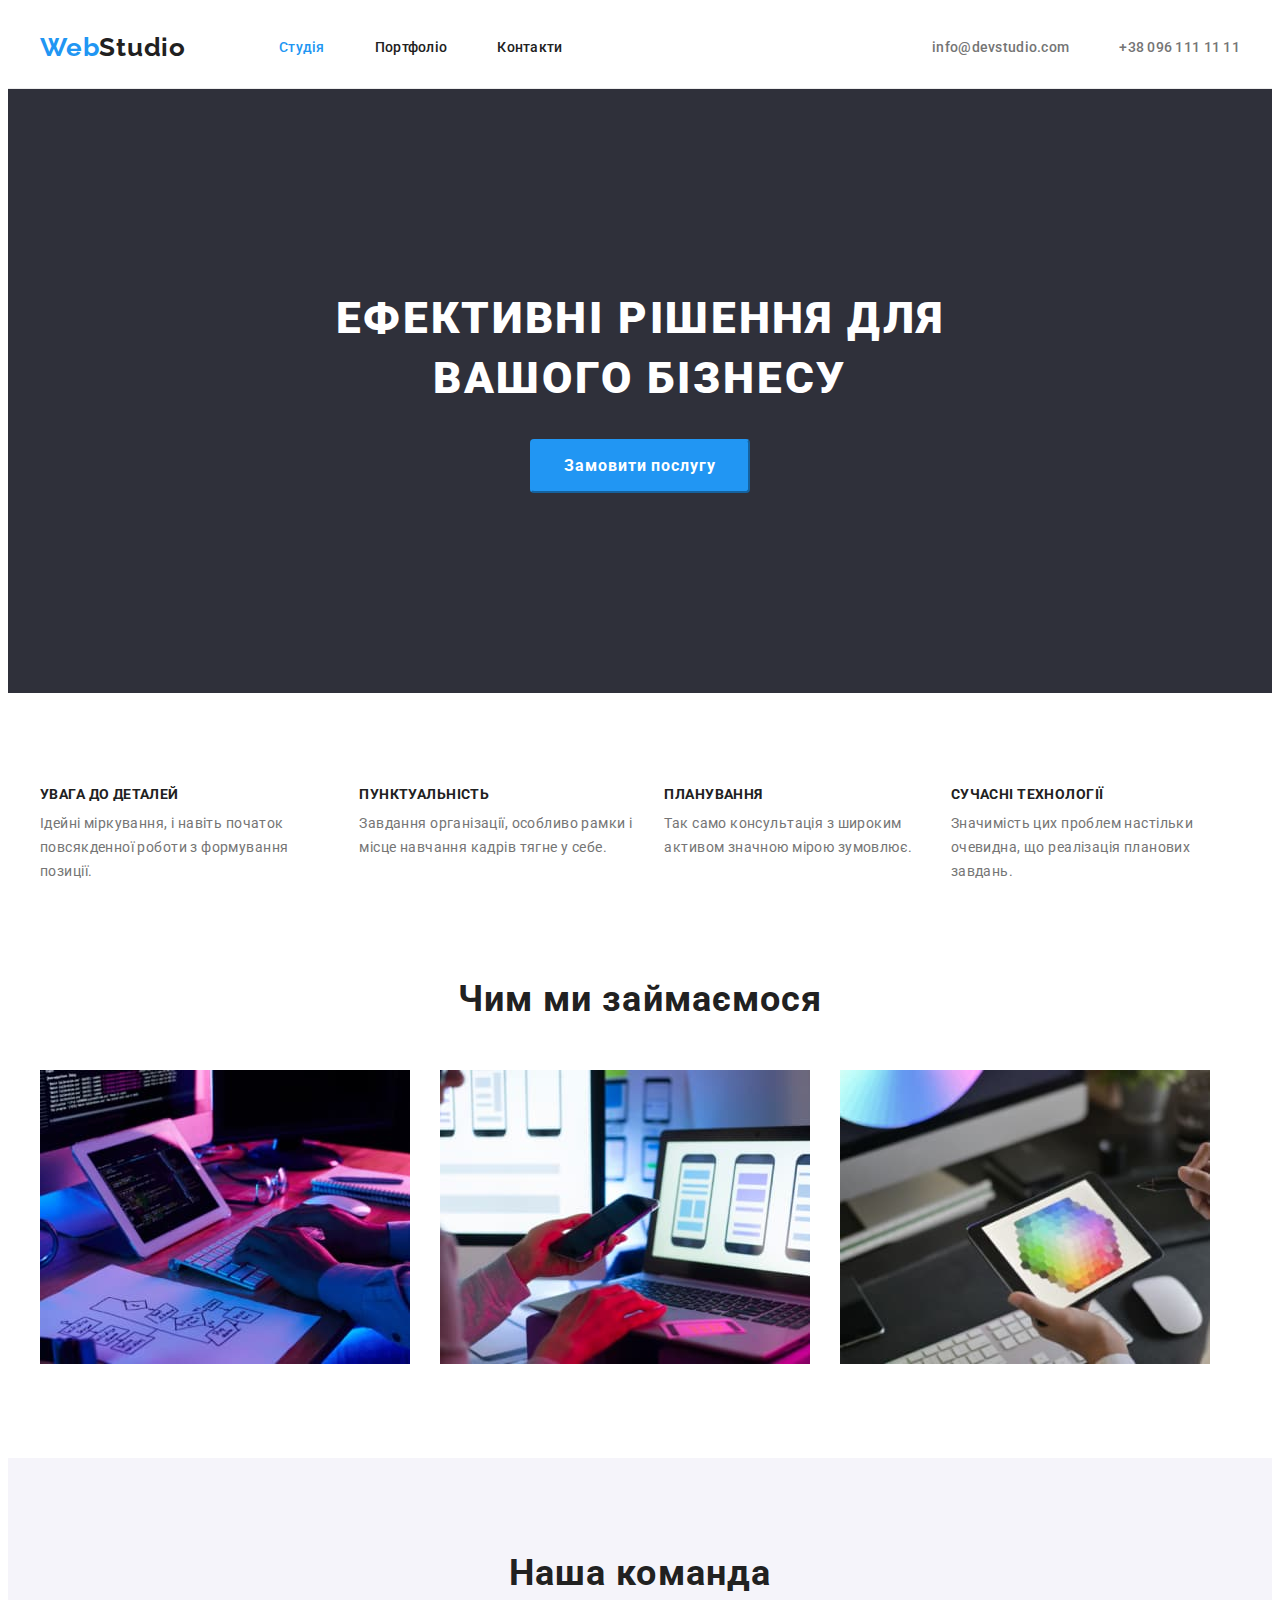
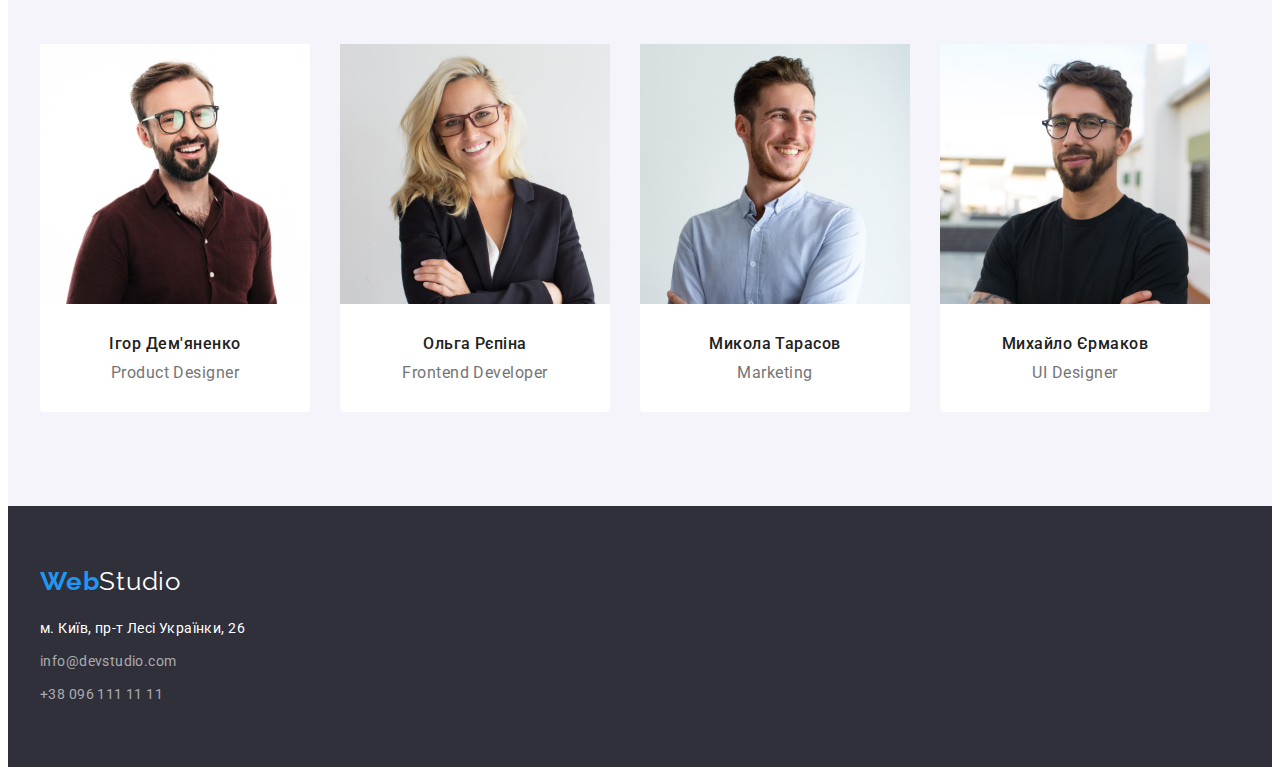
==== index.html @ 0848afb4 "clone repository" ====
<!DOCTYPE html>
<html lang="uk">

<head>
  <meta charset="UTF-8" />
  <meta http-equiv="X-UA-Compatible" content="IE=edge" />
  <meta name="viewport" content="width=device-width, initial-scale=1.0" />
  <link rel="preconnect" href="https://fonts.googleapis.com" />
  <link rel="preconnect" href="https://fonts.gstatic.com" crossorigin />
  <link href="https://fonts.googleapis.com/css2?family=Raleway:wght@700&family=Roboto:wght@400;500;700;900&display=swap"
    rel="stylesheet" />
  <link rel="stylesheet" href="https://cdnjs.cloudflare.com/ajax/libs/modern-normalize/1.1.0/modern-normalize.min.css"
    integrity="sha512-wpPYUAdjBVSE4KJnH1VR1HeZfpl1ub8YT/NKx4PuQ5NmX2tKuGu6U/JRp5y+Y8XG2tV+wKQpNHVUX03MfMFn9Q=="
    crossorigin="anonymous" referrerpolicy="no-referrer" />
  <link rel="stylesheet" href="./css/styles.css" />
  <title>Студія</title>
</head>

<body>
  <!-- Верхня лінія -->
  <header class="header">
    <div class="header-section container">
      <nav class="nav-header">
        <a lang="en" class="header-logo link" href="./index.html"><span class="logo">Web</span>Studio</a>
        <ul class="nav-list list">
          <li class="item"><a class="nav-link link current" href="./index.html">Студія</a></li>
          <li class="item"><a class="nav-link link" href="./portfolio.html">Портфоліо</a></li>
          <li class="item"><a class="nav-link link" href="">Контакти</a></li>
        </ul>
      </nav>
      <ul class="header-address list">
        <li class="item"><a class="address link" href="mailto:info@devstudio.com">info@devstudio.com</a></li>
        <li class="item"><a class="address link" href="tel:+380961111111">+38 096 111 11 11</a></li>
      </ul>
    </div>
  </header>

  <!-- Індивідуальна інформація сторінки -->
  <main>
    <!-- ШАПКА -->
    <section class="hero section">
      <div class="container">
        <h1 class="hero-title">ЕФЕКТИВНІ РІШЕННЯ ДЛЯ <br> ВАШОГО БІЗНЕСУ</h1>
        <button class="hero-button" type="button">Замовити послугу</button>
      </div>
    </section>

    <!-- Особливості -->
    <section class="features section">
      <div class="container">
        <h2 class="visually-hidden title">Особливості</h2>
        <ul class="features-list list">
          <li class="item">
            <h3 class="list-title">УВАГА ДО ДЕТАЛЕЙ</h3>
            <p class="list-text">
              Ідейні міркування, і навіть початок повсякденної роботи з формування позиції.
            </p>
          </li>
          <li class="item">
            <h3 class="list-title">ПУНКТУАЛЬНІСТЬ</h3>
            <p class="list-text">
              Завдання організації, особливо рамки і місце навчання кадрів тягне у себе.
            </p>
          </li>
          <li class="item">
            <h3 class="list-title">ПЛАНУВАННЯ</h3>
            <p class="list-text">Так само консультація з широким активом значною мірою зумовлює.</p>
          </li>
          <li class="item">
            <h3 class="list-title">СУЧАСНІ ТЕХНОЛОГІЇ</h3>
            <p class="list-text">
              Значимість цих проблем настільки очевидна, що реалізація планових завдань.
            </p>
          </li>
        </ul>
      </div>
    </section>

    <!-- Чим ми займаємося -->
    <section class="section">
      <div class="container">
        <h2 class="title">Чим ми займаємося</h2>
        <ul class="work-list list">
          <li class="item"><img src="./images/box1.jpg" alt="Програмування" width="370" /></li>
          <li class="item"><img src="./images/box2.jpg" alt="Адаптація під телефон" width="370" /></li>
          <li class="item"><img src="./images/box3.jpg" alt="Дизайн" width="370" /></li>
        </ul>
      </div>
    </section>

    <!-- Наша команда -->
    <section class="team section">
      <div class="container">
        <h2 class="title">Наша команда</h2>
        <ul class="team-list list">
          <li class="item">
            <img src="./images/img1.jpg" alt="Зображений чоловік" width="270" />
            <div class="work-item">
              <h3 class="item-title">Ігор Дем'яненко</h3>
              <p class="item-text">Product Designer</p>
            </div>
          </li>
          <li class="item">
            <img src="./images/img2.jpg" alt="Зображена жінка" width="270" />
            <div class="work-item">
              <h3 class="item-title">Ольга Рєпіна</h3>
              <p class="item-text">Frontend Developer</p>
            </div>
          </li>
          <li class="item">
            <img src="./images/img3.jpg" alt="Зображений чоловік" width="270" />
            <div class="work-item">
              <h3 class="item-title">Микола Тарасов</h3>
              <p class="item-text">Marketing</p>
            </div>
          </li>
          <li class="item">
            <img src="./images/img4.jpg" alt="Зображений чоловік" width="270" />
            <div class="work-item">
              <h3 class="item-title">Михайло Єрмаков</h3>
              <p class="item-text">UI Designer</p>
            </div>
          </li>
        </ul>
      </div>
    </section>
  </main>

  <!-- Підвал -->
  <footer class="footer">
    <div class="container">
      <a lang="en" class="footer-logo link" href="./index.html"><span class="logo">Web</span>Studio</a>
      <address>
        <ul class="footer-list list">
          <li class="item">
            <a class="address link" href="https://goo.gl/maps/CPtrU1FHBa2aNyZL9" target="_blank"
              rel="noopener noreferrer nofollow">м. Київ, пр-т Лесі Українки, 26</a>
          </li>
          <li class="item">
            <a class="contact-link link" href="mailto:info@devstudio.com">info@devstudio.com</a>
          </li>
          <li class="item"><a class="contact-link link" href="tel:+380961111111">+38 096 111 11 11</a></li>
        </ul>
      </address>
    </div>
  </footer>
</body>

</html>
---- css/styles.css ----
:root {
  --primary-background-color: #ffffff;
  --secondary-background-color: #2f303a;
  --tertiary-background-color: #f5f4fa;

  --primary-text-color: #212121;
  --secondary-text-color: #757575;

  --accent-background-color: #2196f3;
  --accent-text-color: #2196f3;

  --white-color: #ffffff
}

body {
  font-family: 'Roboto', sans-serif;
  background-color: var(--primary-background-color);
  color: var(--primary-text-color);
}

h1,
h2,
h3,
ul,
p {
  margin: 0;
  padding: 0;
}

img {
  display: block;
  max-width: 100%;
  height: auto;
}

.container {
  width: 1200px;
  padding: 0 15px;
  margin: 0 auto;
}

.section {
  padding: 94px 0;
}

.link {
  text-decoration: none;
}

.list {
  list-style-type: none;
}

/* HEADER */
/* Logo */
.header {
  border-bottom: 1px solid #ECECEC;
}

.logo {
  font-family: 'Raleway';
  font-weight: 700;
  font-size: 26px;
  line-height: 1.2;
  letter-spacing: 0.03em;

  color: var(--accent-text-color);
}

.header-logo {
  margin-right: 93px;
  font-family: 'Raleway';
  font-weight: 700;
  font-size: 26px;
  line-height: 1.2;
  letter-spacing: 0.03em;

  color: var(--primary-text-color);
}

/* Nav */
.header-section {
  display: flex;
  align-items: center;
}

.nav-header {
  display: flex;
  align-items: center;
}

.nav-list {
  display: flex;
}

.nav-list .item:not(:last-child) {
  margin-right: 50px;
}


.nav-link {
  display: block;
  padding: 32px 0px;

  font-weight: 500;
  font-size: 14px;
  line-height: 1.14;
  letter-spacing: 0.02em;

  color: var(--primary-text-color);
}

.nav-link:hover,
.nav-link:focus {
  color: var(--accent-text-color);
}

.nav-link.current {
  color: var(--accent-text-color);
}

.header-address {
  display: flex;
  margin-left: auto;
}

.header-address .item:not(:last-child) {
  margin-right: 50px;
}

.header-address .address {
  display: block;
  padding: 32px 0;
  font-weight: 500;
  font-size: 14px;
  line-height: 1.14;
  letter-spacing: 0.02em;

  color: var(--secondary-text-color);
}

.header-address .address:hover,
.header-address .address:focus {
  color: var(--accent-text-color);
}

/* MAIN */
.title {
  margin-bottom: 50px;

  font-size: 36px;
  line-height: 1.17;
  text-align: center;
  letter-spacing: 0.03em;
}

/* Hero selection */
.hero {
  text-align: center;
  background-color: var(--secondary-background-color);
  padding: 200px 0;
}

.hero-title {
  margin-bottom: 30px;

  font-weight: 900;
  font-size: 44px;
  line-height: 1.36;
  letter-spacing: 0.06em;

  color: var(--white-color);
}

.hero-button {
  padding: 10px 32px;
  font-family: 'Roboto';
  font-weight: 700;
  font-size: 16px;
  line-height: 1.87;
  align-items: center;
  letter-spacing: 0.06em;

  background-color: var(--accent-background-color);
  color: var(--white-color);

  cursor: pointer;
  border-radius: 4px;
  border-color: var(--accent-background-color);

}

/* Features */
.features {
  padding-bottom: 0px;
}

.list-title {
  margin-bottom: 10px;

  font-size: 14px;
  line-height: 1.14;
  letter-spacing: 0.03em;

  color: var(--primary-text-color);
}

.visually-hidden {
  position: absolute;
  white-space: nowrap;
  width: 1px;
  height: 1px;
  overflow: hidden;
  border: 0;
  padding: 0;
  clip: rect(0 0 0 0);
  clip-path: inset(50%);
  margin: -1px;
}

.features-list {
  display: flex;
}

.features-list .item:not(:last-child) {
  margin-right: 30px;
}

.list-text {
  font-size: 14px;
  line-height: 1.7;
  letter-spacing: 0.03em;

  color: var(--secondary-text-color);
}

/* Work */
.work-list {
  display: flex;
}

.work-list .item:not(:last-child) {
  margin-right: 30px;
}

/* Team */
.team {
  background-color: var(--tertiary-background-color);
}

.team-list {
  display: flex;
}

.team-list .item:not(:last-child) {
  margin-right: 30px;
}

.team-list .item {
  background-color: var(--primary-background-color);
  border-radius: 0px 0px 4px 4px;
}

.work-item {
  padding: 30px;
}

.item-title {
  margin-bottom: 10px;

  font-weight: 500;
  font-size: 16px;
  line-height: 1.19;
  text-align: center;
  letter-spacing: 0.03em;

  color: var(--primary-text-color);
}

.item-text {
  font-size: 16px;
  line-height: 1.19;
  text-align: center;
  letter-spacing: 0.03em;

  color: var(--secondary-text-color);
}

/* FOOTER */
.footer {
  padding: 60px 0px;
  background-color: var(--secondary-background-color);
}

/* Logo */
.footer-logo {
  display: block;
  margin-bottom: 20px;

  font-family: 'Raleway';
  font-size: 26px;
  line-height: 1.2;
  letter-spacing: 0.03em;

  color: var(--white-color);
}

/* Address */

.address {
  display: block;
  font-style: normal;
  font-size: 14px;
  line-height: 1.7;
  letter-spacing: 0.03em;

  color: var(--white-color);
}

.footer-list .item:not(:last-child) {
  margin-bottom: 9px;
}

.contact-link {
  display: block;
  font-family: 'Roboto';
  font-style: normal;
  font-weight: 400;
  font-size: 14px;
  line-height: 1.7;
  letter-spacing: 0.03em;

  color: rgba(255, 255, 255, 0.6);
}

.contact-link:hover,
.contact-link:focus {
  font-style: normal;
  font-size: 14px;
  line-height: 1.7;
  letter-spacing: 0.03em;

  color: var(--accent-text-color);
}

/* PORTFOLIO-PAGE */
.portfolio-page {
  background-color: #ffffff;
}

.protfolio-filter {
  display: flex;
  justify-content: center;
  margin-bottom: 50px;
}

.protfolio-filter .item-button:not(:last-child) {
  margin-right: 8px;
}


/* portf-btn */

.portfolio-btn {
  padding: 6px 22px;
  font-family: 'Roboto';
  font-weight: 500;
  font-size: 16px;
  line-height: 1.62;
  text-align: center;
  letter-spacing: 0.03em;

  background-color: #f5f4fa;
  color: var(--primary-text-color);

  cursor: pointer;
  border-radius: 4px;
}

.portfolio-btn:hover,
.portfolio-btn:focus {
  padding: 6px 25px;
  font-size: 16px;
  line-height: 1.62;
  text-align: center;
  letter-spacing: 0.03em;

  background-color: var(--accent-background-color);
  color: var(--white-color);

  cursor: pointer;
  border-radius: 4px;
}

.portfolio-list {
  display: flex;
  flex-wrap: wrap;
}

.portfolio-item {
  margin-right: 30px;
  margin-bottom: 30px;
  width: 370px;
  background-color: var(--primary-background-color);
}

.portfolio-item:nth-child(3n) {
  margin-right: 0px;
}

.portfolio-item:nth-last-child(-n + 3) {
  margin-bottom: 0px;
}

.text-block {
  padding: 20px 24px;
  border: 1px solid #EEEEEE;

}

.portfolio-tittle {
  margin-bottom: 4px;
  font-size: 18px;
  line-height: 2;
  letter-spacing: 0.06em;
}

.portfolio-text {
  font-size: 16px;
  line-height: 1.87;
  letter-spacing: 0.03em;
}
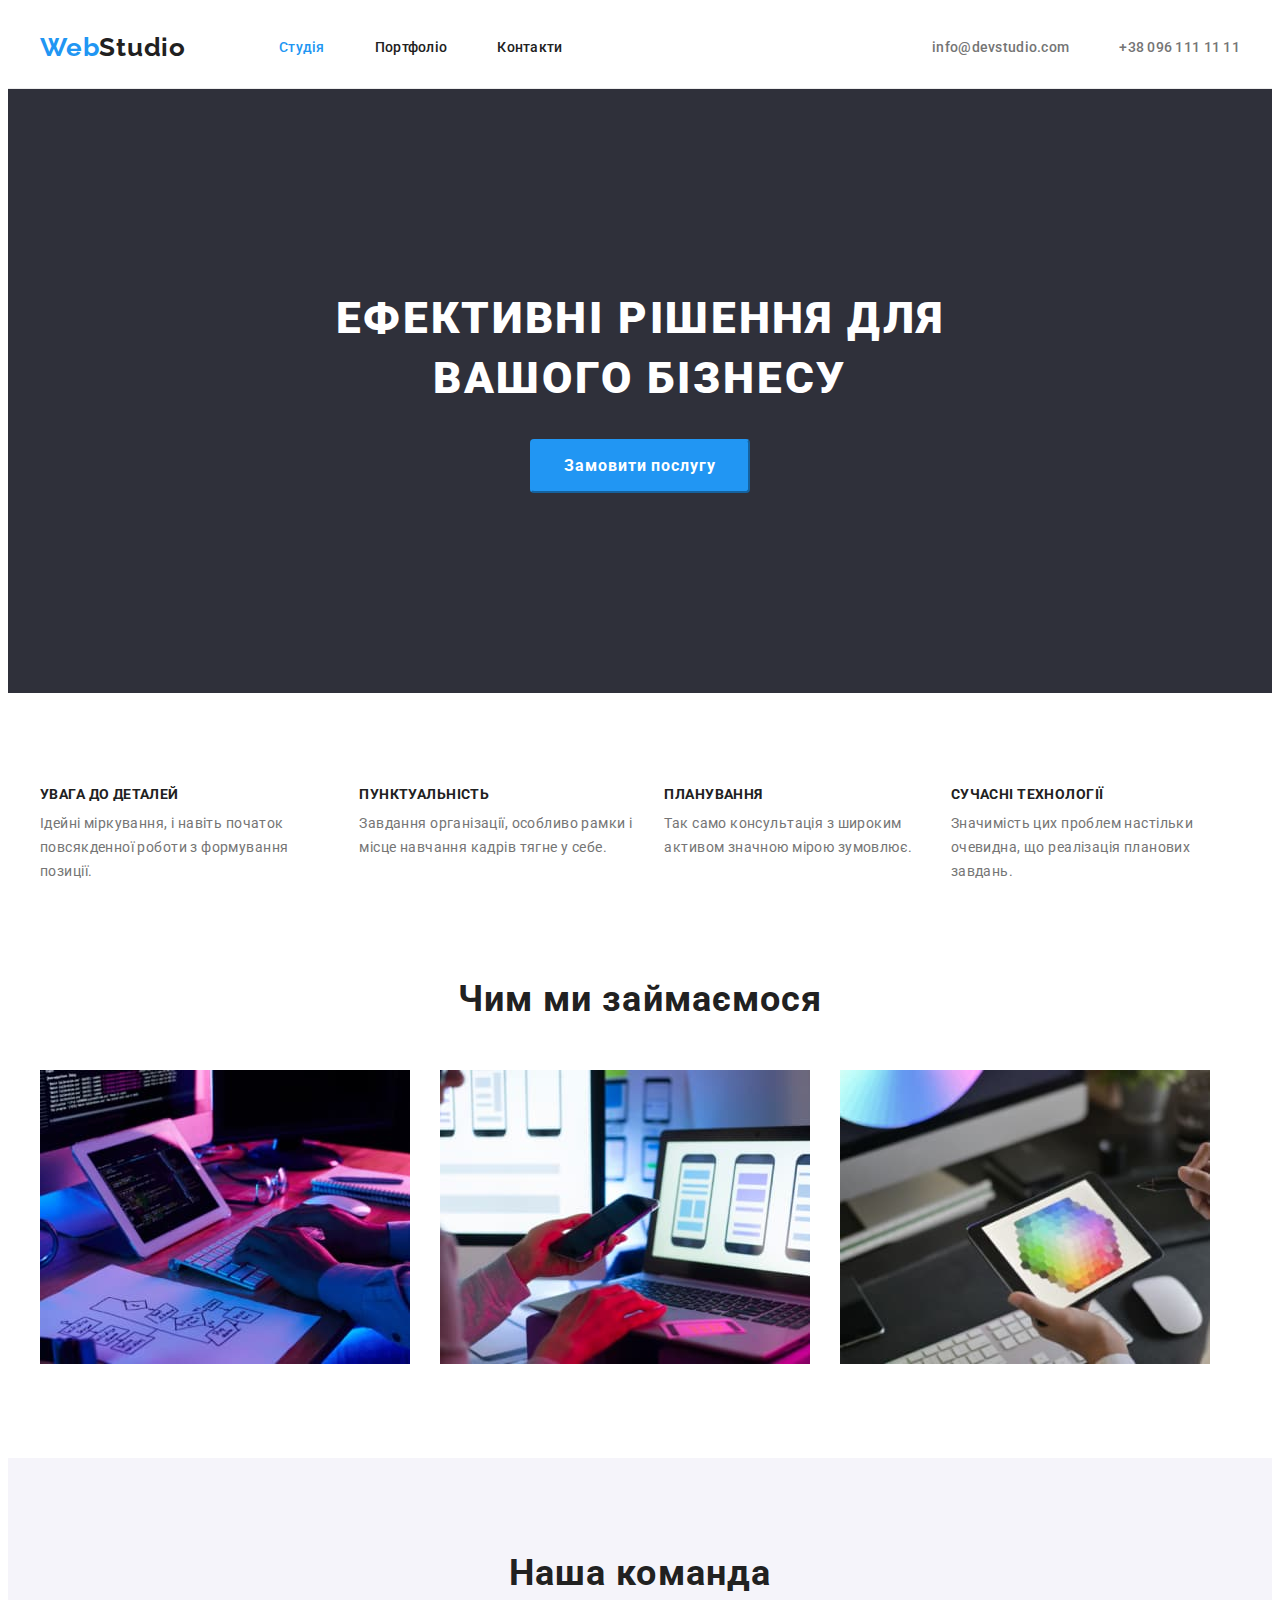
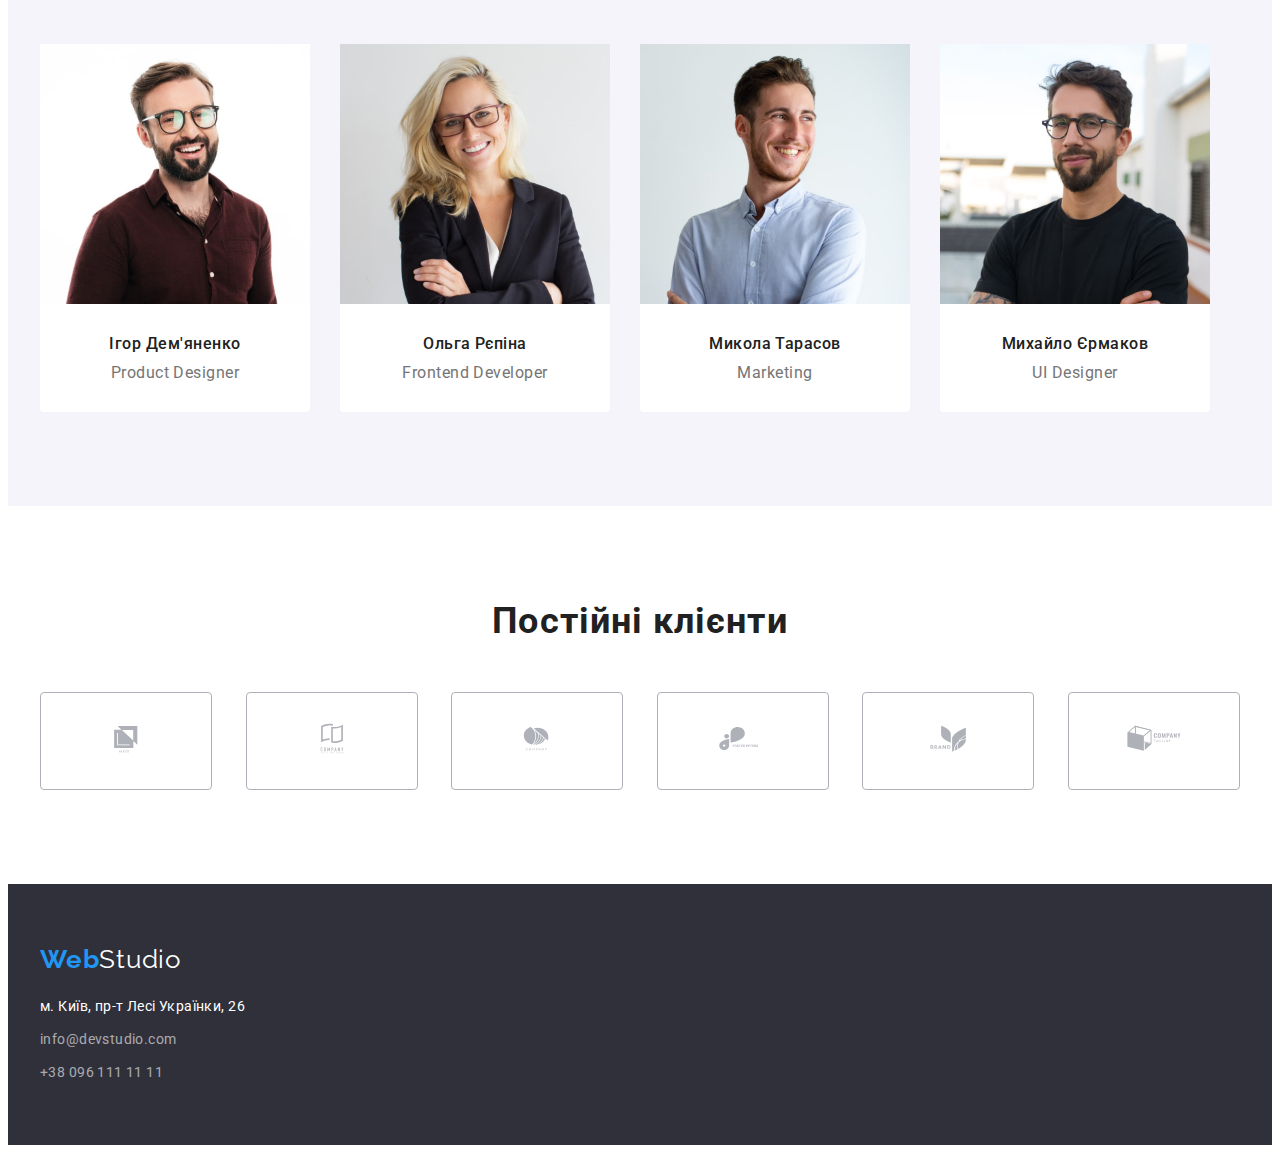
==== commit 8bef7b71: "add clients section" ====
--- a/index.html
+++ b/index.html
@@ -124,6 +124,45 @@
         </ul>
       </div>
     </section>
+
+    <!-- Постійні клієнти -->
+    <section class="clients section">
+      <div class="container">
+        <h2 class="title">Постійні клієнти</h2>
+        <ul class="clients-list list">
+          <li><a class="link" href="#">
+              <svg width="106" height="60">
+                <use href="./images/symbol-defs.svg#icon-client-logo1"></use>
+              </svg>
+            </a></li>
+          <li><a class="link" href="#">
+              <svg width="106" height="60">
+                <use href="./images/symbol-defs.svg#icon-client-logo2"></use>
+              </svg>
+            </a></li>
+          <li><a class="link" href="#">
+              <svg width="106" height="60">
+                <use href="./images/symbol-defs.svg#icon-client-logo3"></use>
+              </svg>
+            </a></li>
+          <li><a class="link" href="#">
+              <svg width="106" height="60">
+                <use href="./images/symbol-defs.svg#icon-client-logo4"></use>
+              </svg>
+            </a></li>
+          <li><a class="link" href="#">
+              <svg width="106" height="60">
+                <use href="./images/symbol-defs.svg#icon-client-logo5"></use>
+              </svg>
+            </a></li>
+          <li><a class="link" href="#">
+              <svg width="106" height="60">
+                <use href="./images/symbol-defs.svg#icon-client-logo6"></use>
+              </svg>
+            </a></li>
+        </ul>
+      </div>
+    </section>
   </main>
 
   <!-- Підвал -->
--- a/css/styles.css
+++ b/css/styles.css
@@ -286,6 +286,33 @@
   color: var(--secondary-text-color);
 }
 
+/* Clients */
+.clients-list {
+  display: flex;
+  align-items: center;
+  justify-content: space-between;
+}
+
+.clients-list .link {
+  display: block;
+  padding: 16px 32px;
+  max-width: 170px;
+  max-height: 92px;
+  border: 1px solid #AFB1B8;
+  border-radius: 4px;
+  fill: #AFB1B8;
+}
+
+
+
+.clients-list .link:hover,
+.clients-list .link:focus {
+  border: 1px solid var(--accent-background-color);
+  fill: var(--accent-text-color);
+}
+
+
+
 /* FOOTER */
 .footer {
   padding: 60px 0px;
@@ -418,7 +445,7 @@
 
 }
 
-.portfolio-tittle {
+.portfolio-title {
   margin-bottom: 4px;
   font-size: 18px;
   line-height: 2;
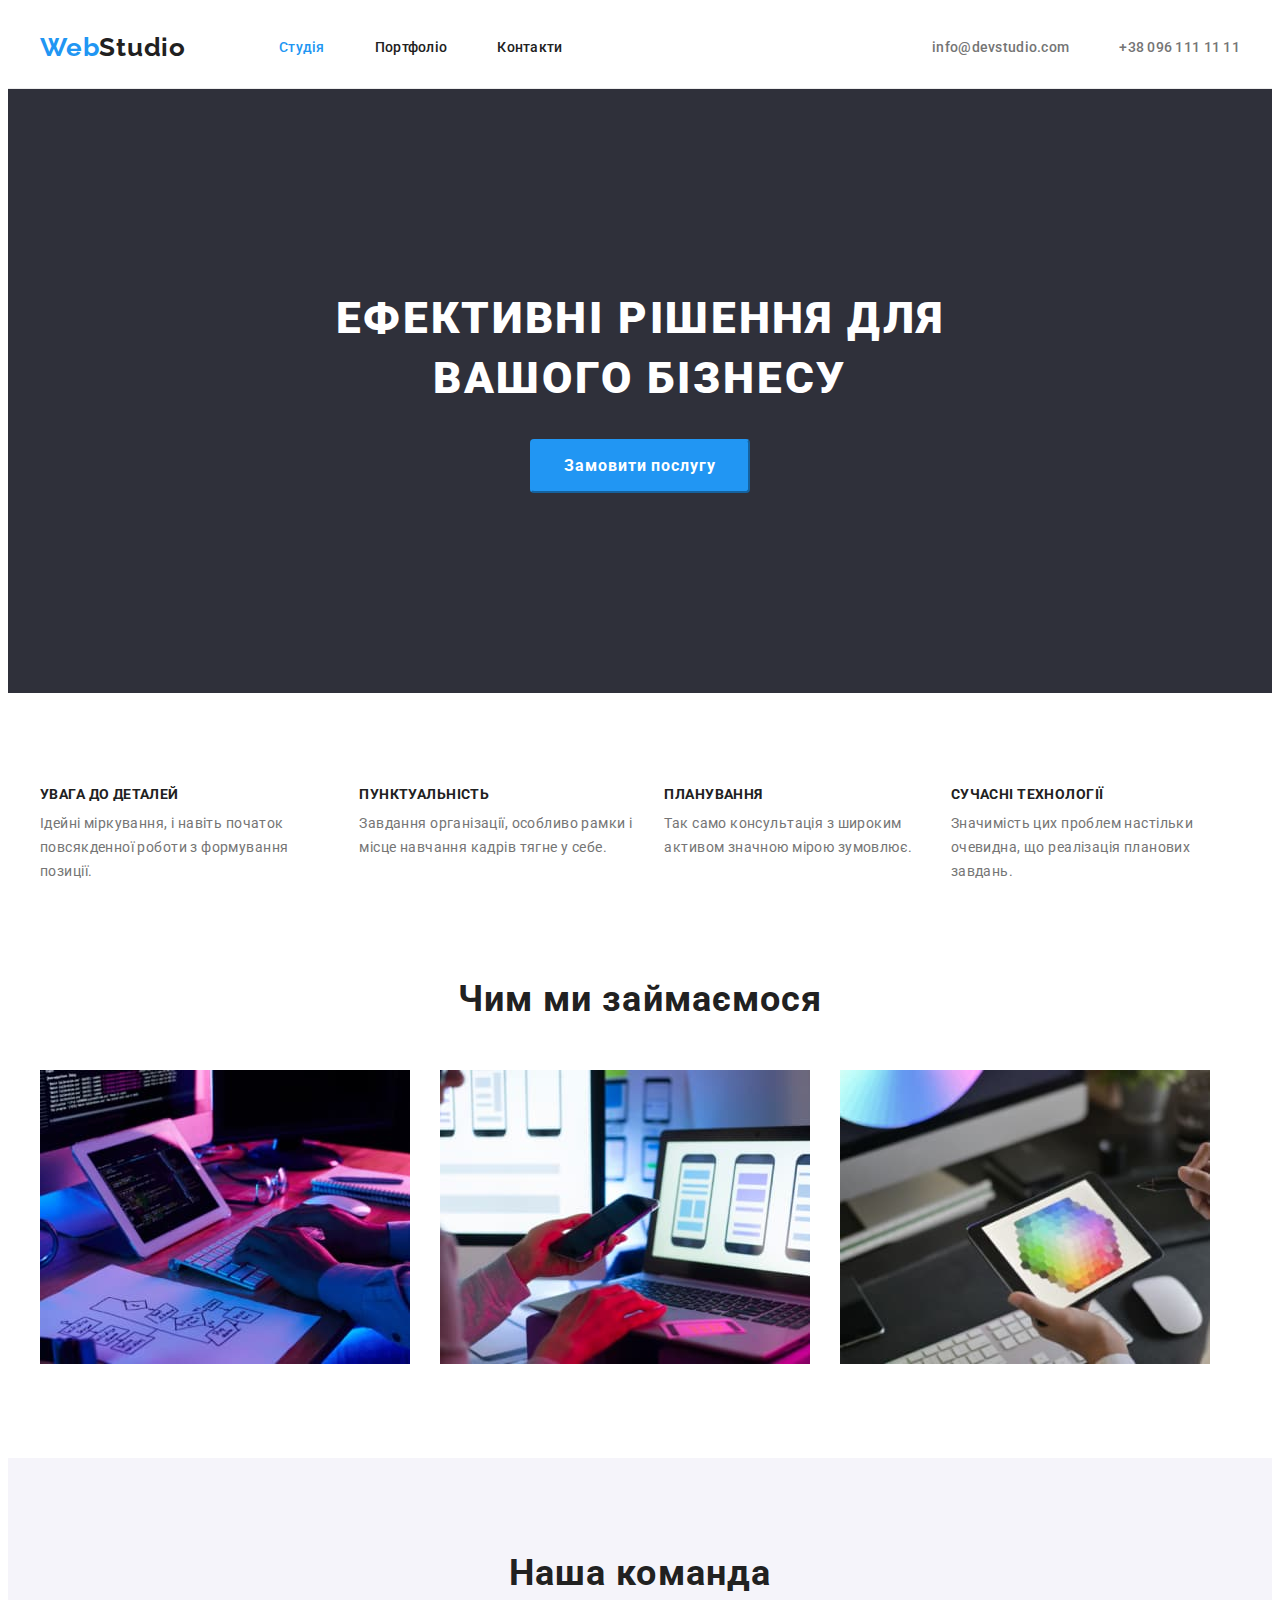
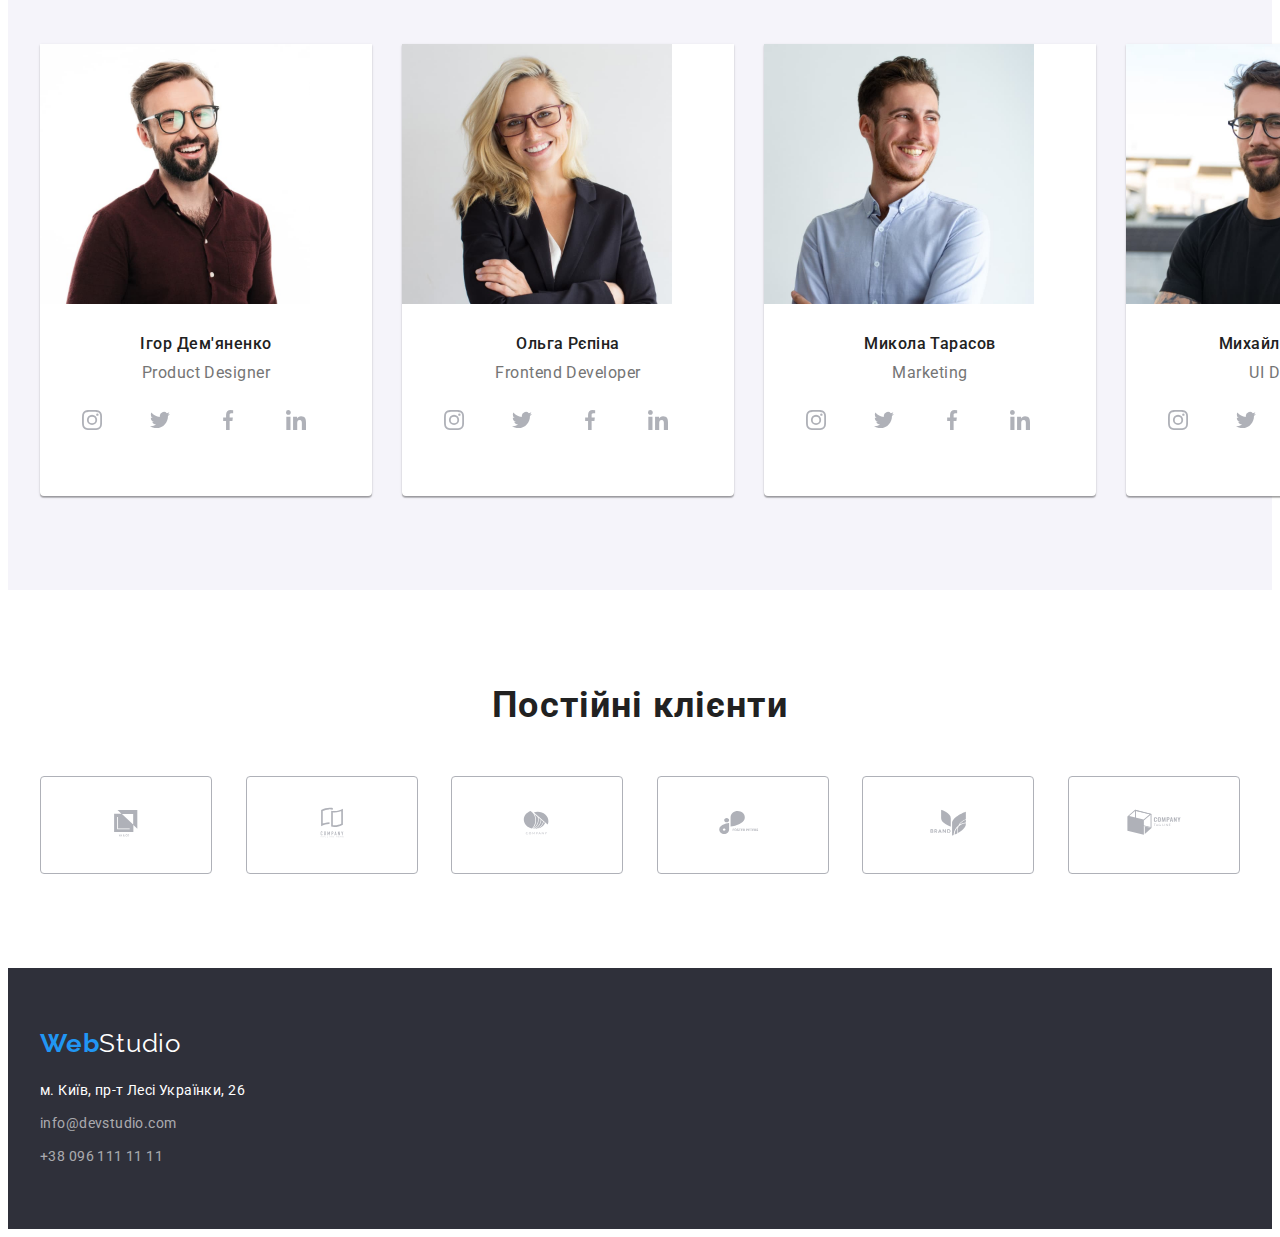
==== commit 2a7585a8: "add icon for team section" ====
--- a/index.html
+++ b/index.html
@@ -98,6 +98,36 @@
             <div class="work-item">
               <h3 class="item-title">Ігор Дем'яненко</h3>
               <p class="item-text">Product Designer</p>
+              <ul class="link-list list">
+                <li>
+                  <a class="list" href="#">
+                    <svg width="20" height="20">
+                      <use href="./images/symbol-defs.svg#icon-instagram"></use>
+                    </svg>
+                  </a>
+                </li>
+                <li>
+                  <a class="list" href="#">
+                    <svg width="20" height="20">
+                      <use href="./images/symbol-defs.svg#icon-twitter"></use>
+                    </svg>
+                  </a>
+                </li>
+                <li>
+                  <a class="list" href="#">
+                    <svg width="20" height="20">
+                      <use href="./images/symbol-defs.svg#icon-facebook"></use>
+                    </svg>
+                  </a>
+                </li>
+                <li>
+                  <a class="list" href="#">
+                    <svg width="20" height="20">
+                      <use href="./images/symbol-defs.svg#icon-linkedin"></use>
+                    </svg>
+                  </a>
+                </li>
+              </ul>
             </div>
           </li>
           <li class="item">
@@ -105,6 +135,36 @@
             <div class="work-item">
               <h3 class="item-title">Ольга Рєпіна</h3>
               <p class="item-text">Frontend Developer</p>
+              <ul class="link-list list">
+                <li>
+                  <a class="list" href="#">
+                    <svg width="20" height="20">
+                      <use href="./images/symbol-defs.svg#icon-instagram"></use>
+                    </svg>
+                  </a>
+                </li>
+                <li>
+                  <a class="list" href="#">
+                    <svg width="20" height="20">
+                      <use href="./images/symbol-defs.svg#icon-twitter"></use>
+                    </svg>
+                  </a>
+                </li>
+                <li>
+                  <a class="list" href="#">
+                    <svg width="20" height="20">
+                      <use href="./images/symbol-defs.svg#icon-facebook"></use>
+                    </svg>
+                  </a>
+                </li>
+                <li>
+                  <a class="list" href="#">
+                    <svg width="20" height="20">
+                      <use href="./images/symbol-defs.svg#icon-linkedin"></use>
+                    </svg>
+                  </a>
+                </li>
+              </ul>
             </div>
           </li>
           <li class="item">
@@ -112,6 +172,36 @@
             <div class="work-item">
               <h3 class="item-title">Микола Тарасов</h3>
               <p class="item-text">Marketing</p>
+              <ul class="link-list list">
+                <li>
+                  <a class="list" href="#">
+                    <svg width="20" height="20">
+                      <use href="./images/symbol-defs.svg#icon-instagram"></use>
+                    </svg>
+                  </a>
+                </li>
+                <li>
+                  <a class="list" href="#">
+                    <svg width="20" height="20">
+                      <use href="./images/symbol-defs.svg#icon-twitter"></use>
+                    </svg>
+                  </a>
+                </li>
+                <li>
+                  <a class="list" href="#">
+                    <svg width="20" height="20">
+                      <use href="./images/symbol-defs.svg#icon-facebook"></use>
+                    </svg>
+                  </a>
+                </li>
+                <li>
+                  <a class="list" href="#">
+                    <svg width="20" height="20">
+                      <use href="./images/symbol-defs.svg#icon-linkedin"></use>
+                    </svg>
+                  </a>
+                </li>
+              </ul>
             </div>
           </li>
           <li class="item">
@@ -119,6 +209,36 @@
             <div class="work-item">
               <h3 class="item-title">Михайло Єрмаков</h3>
               <p class="item-text">UI Designer</p>
+              <ul class="link-list list">
+                <li>
+                  <a class="list" href="#">
+                    <svg width="20" height="20">
+                      <use href="./images/symbol-defs.svg#icon-instagram"></use>
+                    </svg>
+                  </a>
+                </li>
+                <li>
+                  <a class="list" href="#">
+                    <svg width="20" height="20">
+                      <use href="./images/symbol-defs.svg#icon-twitter"></use>
+                    </svg>
+                  </a>
+                </li>
+                <li>
+                  <a class="list" href="#">
+                    <svg width="20" height="20">
+                      <use href="./images/symbol-defs.svg#icon-facebook"></use>
+                    </svg>
+                  </a>
+                </li>
+                <li>
+                  <a class="list" href="#">
+                    <svg width="20" height="20">
+                      <use href="./images/symbol-defs.svg#icon-linkedin"></use>
+                    </svg>
+                  </a>
+                </li>
+              </ul>
             </div>
           </li>
         </ul>
--- a/css/styles.css
+++ b/css/styles.css
@@ -9,7 +9,8 @@
   --accent-background-color: #2196f3;
   --accent-text-color: #2196f3;
 
-  --white-color: #ffffff
+  --white-color: #ffffff;
+  --icon-color: #AFB1B8;
 }
 
 body {
@@ -259,6 +260,8 @@
 .team-list .item {
   background-color: var(--primary-background-color);
   border-radius: 0px 0px 4px 4px;
+  box-shadow: 0px 1px 3px rgba(0, 0, 0, 0.12), 0px 1px 1px rgba(0, 0, 0, 0.14), 0px 2px 1px rgba(0, 0, 0, 0.2);
+  border-radius: 0px 0px 4px 4px;
 }
 
 .work-item {
@@ -282,9 +285,31 @@
   line-height: 1.19;
   text-align: center;
   letter-spacing: 0.03em;
+  margin-bottom: 16px;
 
   color: var(--secondary-text-color);
 }
+
+.link-list {
+  display: flex;
+  justify-content: space-between;
+}
+
+.link-list .list {
+  display: block;
+  padding: 12px;
+  height: 44px;
+  width: 44px;
+  fill: var(--icon-color);
+}
+
+.link-list .list:hover,
+link-list .list:focus {
+  background-color: var(--accent-background-color);
+  border-radius: 50%;
+  fill: var(--white-color)
+}
+
 
 /* Clients */
 .clients-list {
@@ -300,7 +325,7 @@
   max-height: 92px;
   border: 1px solid #AFB1B8;
   border-radius: 4px;
-  fill: #AFB1B8;
+  fill: var(--icon-color);
 }
 
 
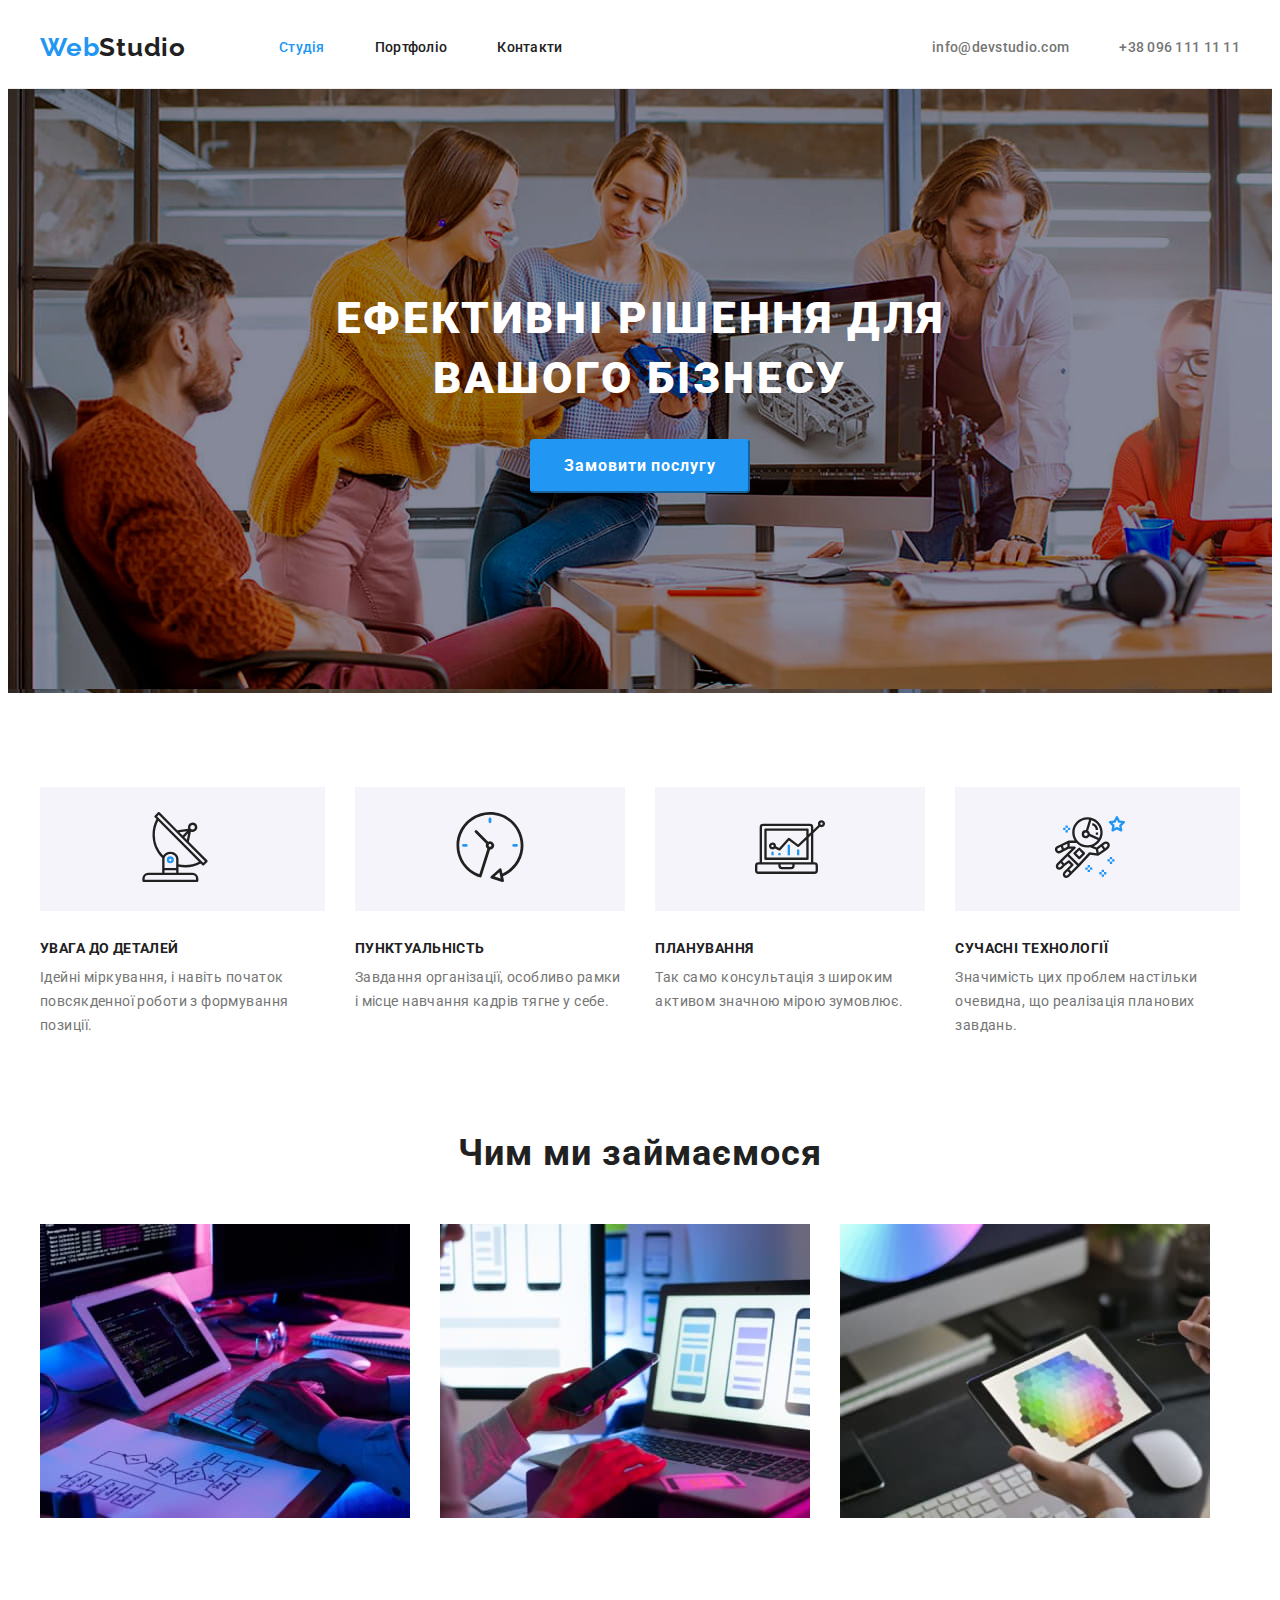
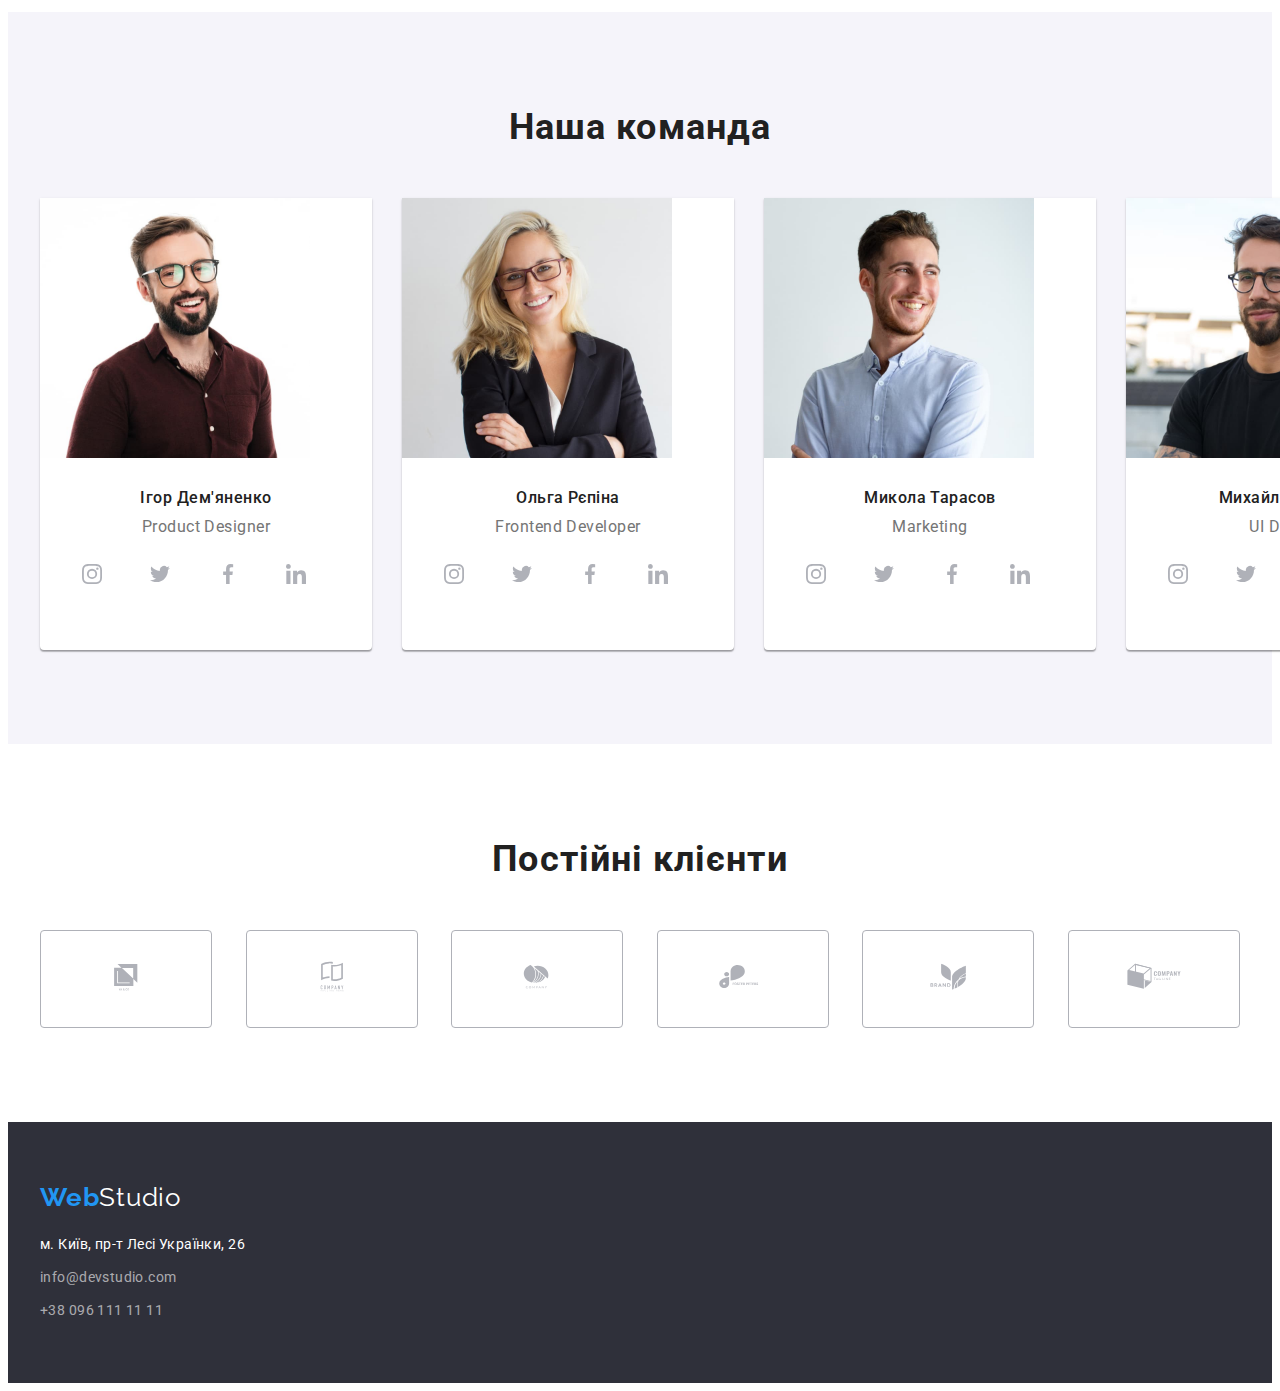
==== commit 7c7246f1: "add background img for hero" ====
--- a/index.html
+++ b/index.html
@@ -51,22 +51,34 @@
         <h2 class="visually-hidden title">Особливості</h2>
         <ul class="features-list list">
           <li class="item">
+            <div class="features-icons"><svg width="70px" height="70px">
+                <use href="./images/symbol-defs.svg#icon-antenna"></use>
+              </svg></div>
             <h3 class="list-title">УВАГА ДО ДЕТАЛЕЙ</h3>
             <p class="list-text">
               Ідейні міркування, і навіть початок повсякденної роботи з формування позиції.
             </p>
           </li>
           <li class="item">
+            <div class="features-icons"><svg width="70px" height="70px">
+                <use href="./images/symbol-defs.svg#icon-clock"></use>
+              </svg></div>
             <h3 class="list-title">ПУНКТУАЛЬНІСТЬ</h3>
             <p class="list-text">
               Завдання організації, особливо рамки і місце навчання кадрів тягне у себе.
             </p>
           </li>
           <li class="item">
+            <div class="features-icons"><svg width="70px" height="70px">
+                <use href="./images/symbol-defs.svg#icon-diagram"></use>
+              </svg></div>
             <h3 class="list-title">ПЛАНУВАННЯ</h3>
             <p class="list-text">Так само консультація з широким активом значною мірою зумовлює.</p>
           </li>
           <li class="item">
+            <div class="features-icons"><svg width="70px" height="70px">
+                <use href="./images/symbol-defs.svg#icon-astronaut"></use>
+              </svg></div>
             <h3 class="list-title">СУЧАСНІ ТЕХНОЛОГІЇ</h3>
             <p class="list-text">
               Значимість цих проблем настільки очевидна, що реалізація планових завдань.
--- a/css/styles.css
+++ b/css/styles.css
@@ -158,8 +158,11 @@
 /* Hero selection */
 .hero {
   text-align: center;
-  background-color: var(--secondary-background-color);
   padding: 200px 0;
+  margin-left: auto;
+  margin-right: auto;
+  background-image: url(../images/hero-img.jpg);
+  max-width: 1600px;
 }
 
 .hero-title {
@@ -227,6 +230,12 @@
   margin-right: 30px;
 }
 
+.features-icons {
+  margin-bottom: 30px;
+  padding: 25px 100px;
+  background-color: var(--tertiary-background-color);
+}
+
 .list-text {
   font-size: 14px;
   line-height: 1.7;
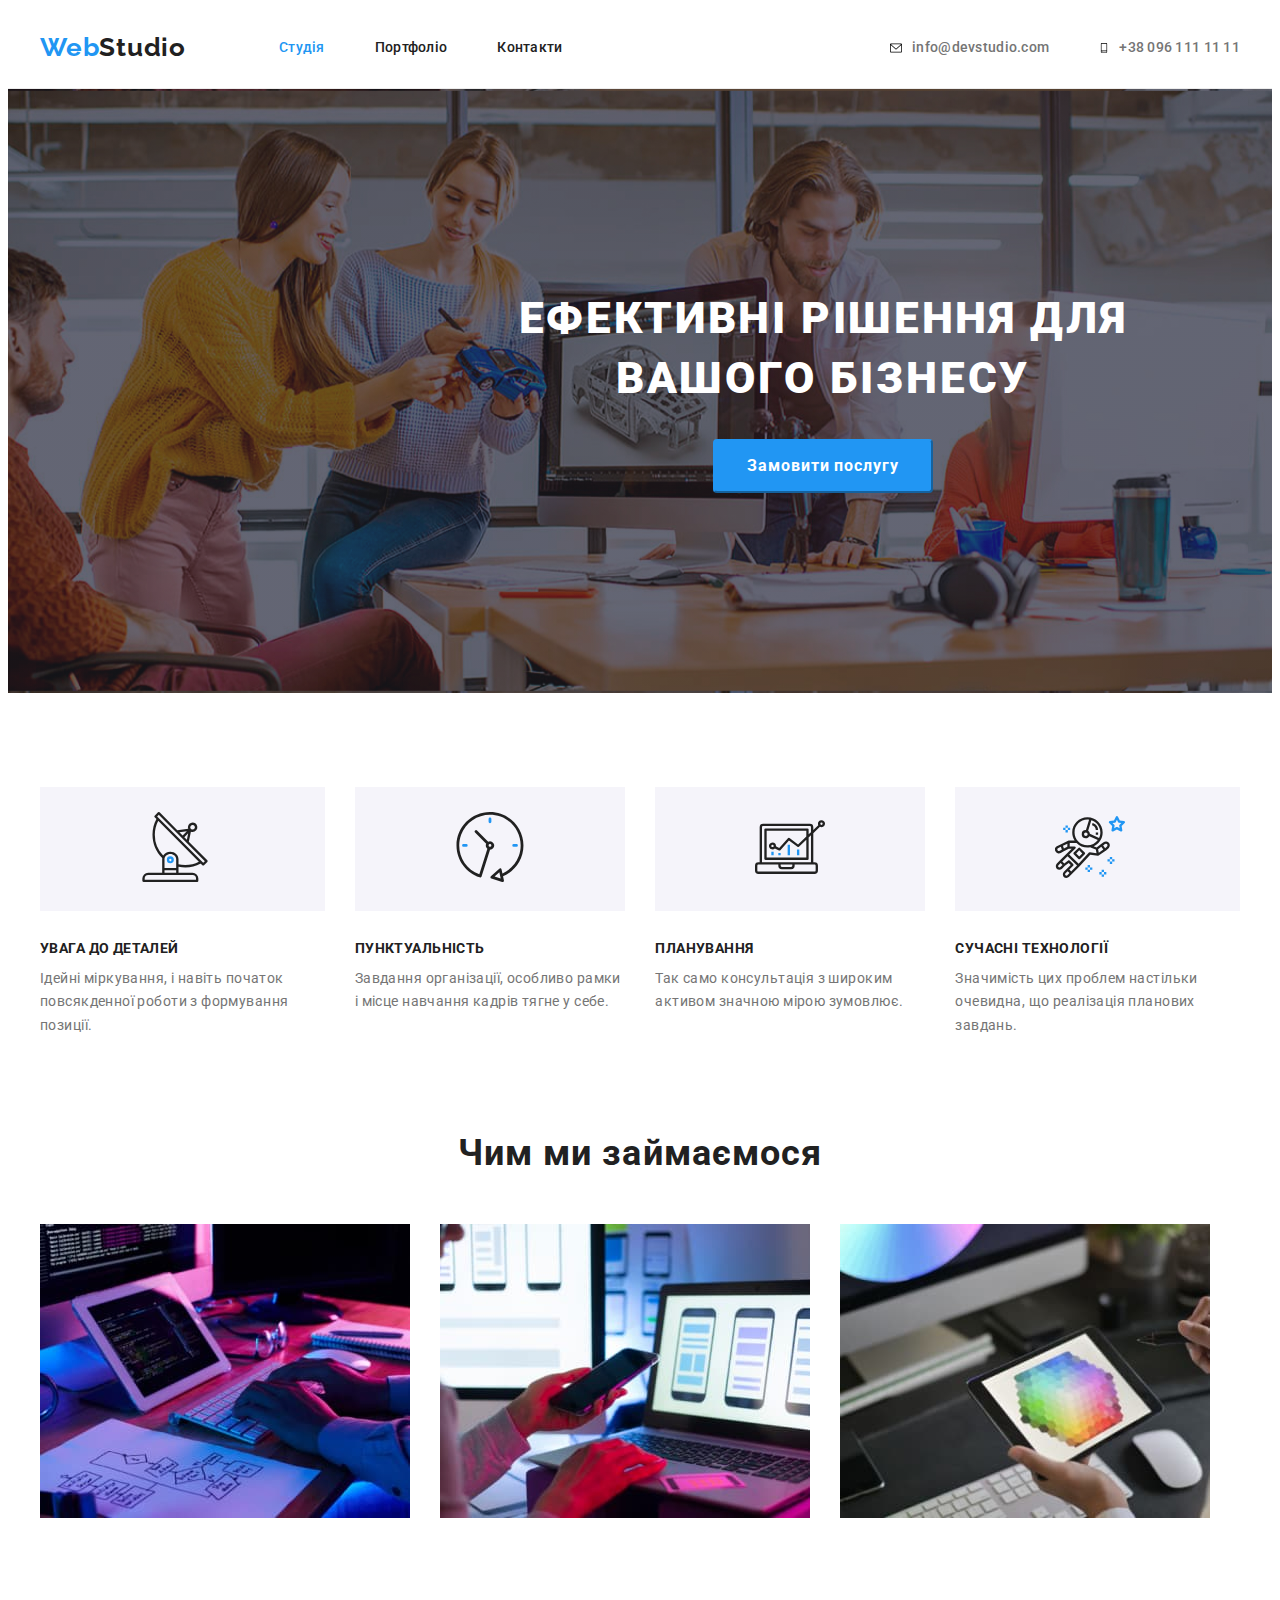
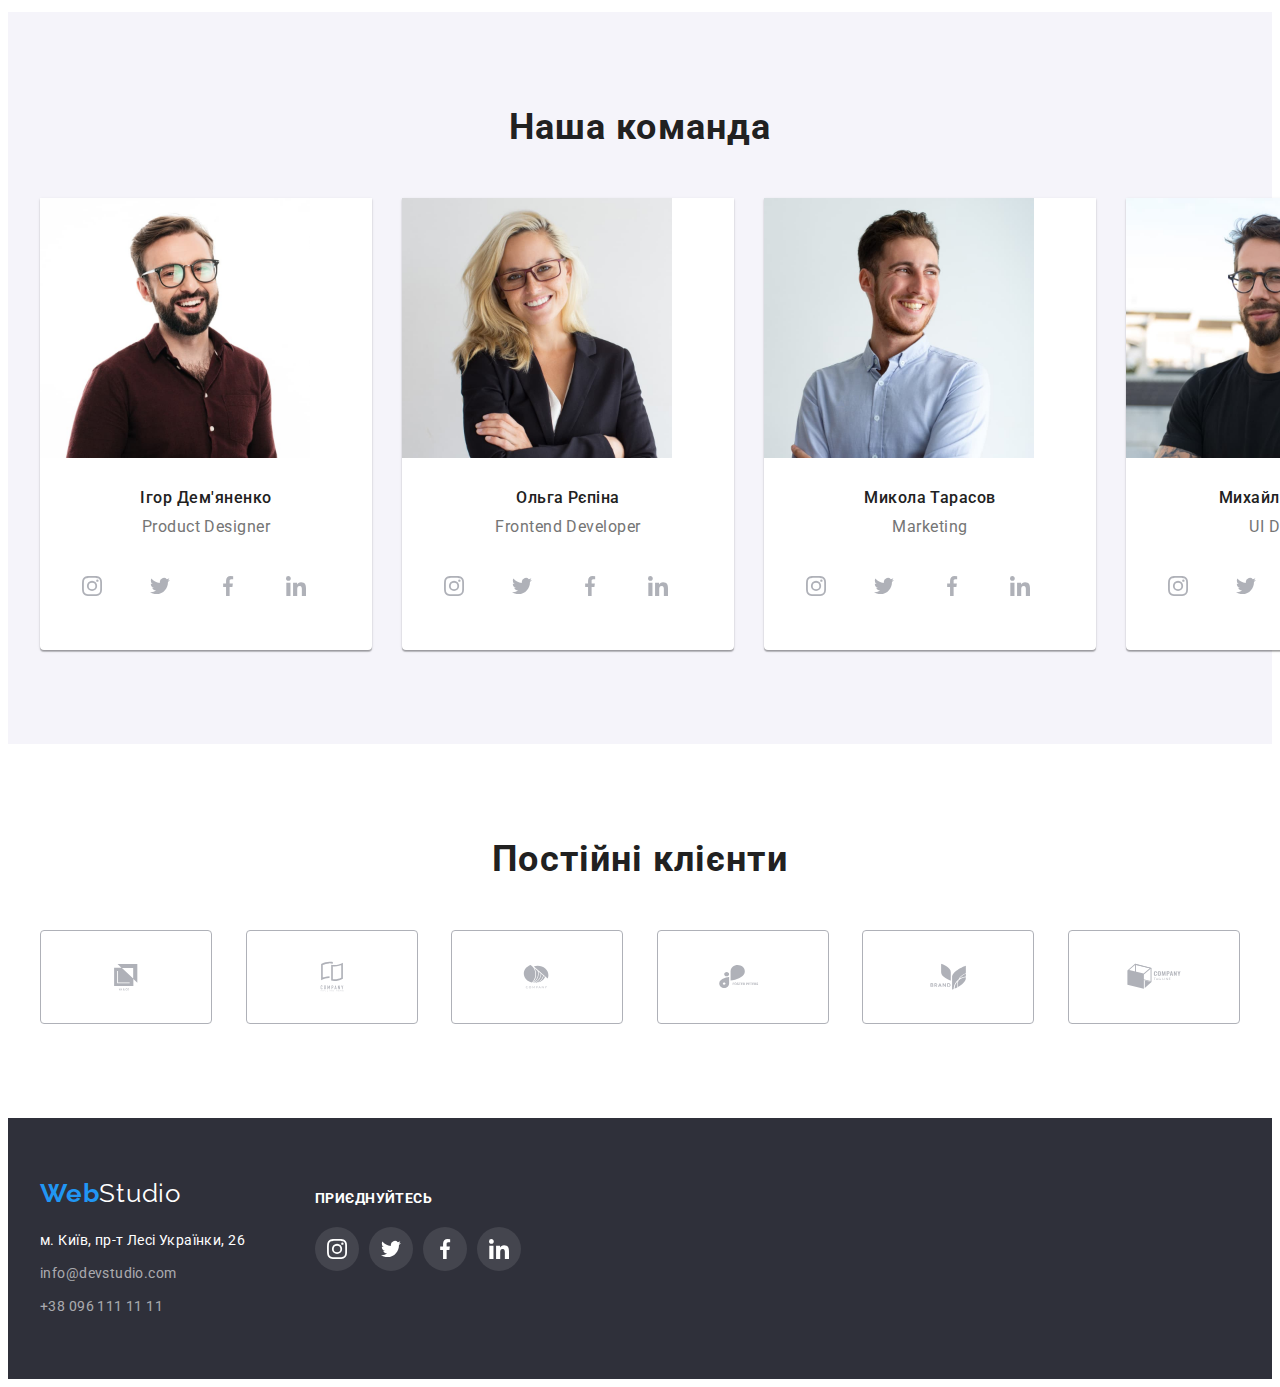
==== commit 38ca2411: "add icon for header and footer" ====
--- a/index.html
+++ b/index.html
@@ -29,8 +29,17 @@
         </ul>
       </nav>
       <ul class="header-address list">
-        <li class="item"><a class="address link" href="mailto:info@devstudio.com">info@devstudio.com</a></li>
-        <li class="item"><a class="address link" href="tel:+380961111111">+38 096 111 11 11</a></li>
+        <li class="item">
+          <a class="address link" href="mailto:info@devstudio.com"><svg height="16" width="12">
+              <use href="./images/symbol-defs.svg#icon-mail"></use>
+            </svg>info@devstudio.com</a>
+        </li>
+        <li class="item">
+          <a class="address link" href="tel:+380961111111"><svg height="16" width="10px">
+              <use href="./images/symbol-defs.svg#icon-tel"></use>
+            </svg>
+            +38 096 111 11 11</a>
+        </li>
       </ul>
     </div>
   </header>
@@ -40,7 +49,10 @@
     <!-- ШАПКА -->
     <section class="hero section">
       <div class="container">
-        <h1 class="hero-title">ЕФЕКТИВНІ РІШЕННЯ ДЛЯ <br> ВАШОГО БІЗНЕСУ</h1>
+        <h1 class="hero-title">
+          ЕФЕКТИВНІ РІШЕННЯ ДЛЯ <br />
+          ВАШОГО БІЗНЕСУ
+        </h1>
         <button class="hero-button" type="button">Замовити послугу</button>
       </div>
     </section>
@@ -51,34 +63,44 @@
         <h2 class="visually-hidden title">Особливості</h2>
         <ul class="features-list list">
           <li class="item">
-            <div class="features-icons"><svg width="70px" height="70px">
+            <div class="features-icons">
+              <svg width="70px" height="70px">
                 <use href="./images/symbol-defs.svg#icon-antenna"></use>
-              </svg></div>
+              </svg>
+            </div>
             <h3 class="list-title">УВАГА ДО ДЕТАЛЕЙ</h3>
             <p class="list-text">
               Ідейні міркування, і навіть початок повсякденної роботи з формування позиції.
             </p>
           </li>
           <li class="item">
-            <div class="features-icons"><svg width="70px" height="70px">
+            <div class="features-icons">
+              <svg width="70px" height="70px">
                 <use href="./images/symbol-defs.svg#icon-clock"></use>
-              </svg></div>
+              </svg>
+            </div>
             <h3 class="list-title">ПУНКТУАЛЬНІСТЬ</h3>
             <p class="list-text">
               Завдання організації, особливо рамки і місце навчання кадрів тягне у себе.
             </p>
           </li>
           <li class="item">
-            <div class="features-icons"><svg width="70px" height="70px">
+            <div class="features-icons">
+              <svg width="70px" height="70px">
                 <use href="./images/symbol-defs.svg#icon-diagram"></use>
-              </svg></div>
+              </svg>
+            </div>
             <h3 class="list-title">ПЛАНУВАННЯ</h3>
-            <p class="list-text">Так само консультація з широким активом значною мірою зумовлює.</p>
-          </li>
-          <li class="item">
-            <div class="features-icons"><svg width="70px" height="70px">
+            <p class="list-text">
+              Так само консультація з широким активом значною мірою зумовлює.
+            </p>
+          </li>
+          <li class="item">
+            <div class="features-icons">
+              <svg width="70px" height="70px">
                 <use href="./images/symbol-defs.svg#icon-astronaut"></use>
-              </svg></div>
+              </svg>
+            </div>
             <h3 class="list-title">СУЧАСНІ ТЕХНОЛОГІЇ</h3>
             <p class="list-text">
               Значимість цих проблем настільки очевидна, що реалізація планових завдань.
@@ -94,7 +116,9 @@
         <h2 class="title">Чим ми займаємося</h2>
         <ul class="work-list list">
           <li class="item"><img src="./images/box1.jpg" alt="Програмування" width="370" /></li>
-          <li class="item"><img src="./images/box2.jpg" alt="Адаптація під телефон" width="370" /></li>
+          <li class="item">
+            <img src="./images/box2.jpg" alt="Адаптація під телефон" width="370" />
+          </li>
           <li class="item"><img src="./images/box3.jpg" alt="Дизайн" width="370" /></li>
         </ul>
       </div>
@@ -262,36 +286,48 @@
       <div class="container">
         <h2 class="title">Постійні клієнти</h2>
         <ul class="clients-list list">
-          <li><a class="link" href="#">
+          <li>
+            <a class="link" href="#">
               <svg width="106" height="60">
                 <use href="./images/symbol-defs.svg#icon-client-logo1"></use>
               </svg>
-            </a></li>
-          <li><a class="link" href="#">
+            </a>
+          </li>
+          <li>
+            <a class="link" href="#">
               <svg width="106" height="60">
                 <use href="./images/symbol-defs.svg#icon-client-logo2"></use>
               </svg>
-            </a></li>
-          <li><a class="link" href="#">
+            </a>
+          </li>
+          <li>
+            <a class="link" href="#">
               <svg width="106" height="60">
                 <use href="./images/symbol-defs.svg#icon-client-logo3"></use>
               </svg>
-            </a></li>
-          <li><a class="link" href="#">
+            </a>
+          </li>
+          <li>
+            <a class="link" href="#">
               <svg width="106" height="60">
                 <use href="./images/symbol-defs.svg#icon-client-logo4"></use>
               </svg>
-            </a></li>
-          <li><a class="link" href="#">
+            </a>
+          </li>
+          <li>
+            <a class="link" href="#">
               <svg width="106" height="60">
                 <use href="./images/symbol-defs.svg#icon-client-logo5"></use>
               </svg>
-            </a></li>
-          <li><a class="link" href="#">
+            </a>
+          </li>
+          <li>
+            <a class="link" href="#">
               <svg width="106" height="60">
                 <use href="./images/symbol-defs.svg#icon-client-logo6"></use>
               </svg>
-            </a></li>
+            </a>
+          </li>
         </ul>
       </div>
     </section>
@@ -300,19 +336,58 @@
   <!-- Підвал -->
   <footer class="footer">
     <div class="container">
-      <a lang="en" class="footer-logo link" href="./index.html"><span class="logo">Web</span>Studio</a>
-      <address>
-        <ul class="footer-list list">
-          <li class="item">
-            <a class="address link" href="https://goo.gl/maps/CPtrU1FHBa2aNyZL9" target="_blank"
-              rel="noopener noreferrer nofollow">м. Київ, пр-т Лесі Українки, 26</a>
-          </li>
-          <li class="item">
-            <a class="contact-link link" href="mailto:info@devstudio.com">info@devstudio.com</a>
-          </li>
-          <li class="item"><a class="contact-link link" href="tel:+380961111111">+38 096 111 11 11</a></li>
-        </ul>
-      </address>
+      <div class="footer-section">
+        <div class="main-footer"><a lang="en" class="footer-logo link" href="./index.html"><span
+              class="logo">Web</span>Studio</a>
+          <address>
+            <ul class="footer-list list">
+              <li class="item">
+                <a class="address link" href="https://goo.gl/maps/CPtrU1FHBa2aNyZL9" target="_blank"
+                  rel="noopener noreferrer nofollow">м. Київ, пр-т Лесі Українки, 26</a>
+              </li>
+              <li class="item">
+                <a class="contact-link link" href="mailto:info@devstudio.com">info@devstudio.com</a>
+              </li>
+              <li class="item">
+                <a class="contact-link link" href="tel:+380961111111">+38 096 111 11 11</a>
+              </li>
+            </ul>
+          </address>
+        </div>
+        <div class="join">
+          <p class="join-title">ПРИЄДНУЙТЕСЬ</p>
+          <ul class="social-list list">
+            <li>
+              <a class="social-link" href="#">
+                <svg width="20" height="20">
+                  <use href="./images/symbol-defs.svg#icon-instagram"></use>
+                </svg>
+              </a>
+            </li>
+            <li>
+              <a class="social-link" href="#">
+                <svg width="20" height="20">
+                  <use href="./images/symbol-defs.svg#icon-twitter"></use>
+                </svg>
+              </a>
+            </li>
+            <li>
+              <a class="social-link" href="#">
+                <svg width="20" height="20">
+                  <use href="./images/symbol-defs.svg#icon-facebook"></use>
+                </svg>
+              </a>
+            </li>
+            <li>
+              <a class="social-link" href="#">
+                <svg width="20" height="20">
+                  <use href="./images/symbol-defs.svg#icon-linkedin"></use>
+                </svg>
+              </a>
+            </li>
+          </ul>
+        </div>
+      </div>
     </div>
   </footer>
 </body>
--- a/css/styles.css
+++ b/css/styles.css
@@ -130,7 +130,9 @@
 }
 
 .header-address .address {
-  display: block;
+  display: flex;
+  align-items: center;
+  gap: 10px;
   padding: 32px 0;
   font-weight: 500;
   font-size: 14px;
@@ -143,6 +145,7 @@
 .header-address .address:hover,
 .header-address .address:focus {
   color: var(--accent-text-color);
+  fill: var(--accent-text-color);
 }
 
 /* MAIN */
@@ -158,11 +161,12 @@
 /* Hero selection */
 .hero {
   text-align: center;
-  padding: 200px 0;
+  padding: 200px;
   margin-left: auto;
   margin-right: auto;
-  background-image: url(../images/hero-img.jpg);
   max-width: 1600px;
+  background-image: linear-gradient(rgba(47, 48, 58, 0.4), rgba(47, 48, 58, 0.4)), url(../images/hero-img.jpg);
+  background-position: center;
 }
 
 .hero-title {
@@ -305,7 +309,8 @@
 }
 
 .link-list .list {
-  display: block;
+  display: flex;
+  align-items: center;
   padding: 12px;
   height: 44px;
   width: 44px;
@@ -328,10 +333,9 @@
 }
 
 .clients-list .link {
-  display: block;
+  display: flex;
+  align-items: center;
   padding: 16px 32px;
-  max-width: 170px;
-  max-height: 92px;
   border: 1px solid #AFB1B8;
   border-radius: 4px;
   fill: var(--icon-color);
@@ -357,13 +361,20 @@
 .footer-logo {
   display: block;
   margin-bottom: 20px;
-
   font-family: 'Raleway';
   font-size: 26px;
   line-height: 1.2;
   letter-spacing: 0.03em;
 
   color: var(--white-color);
+}
+
+.footer-section {
+  display: flex;
+}
+
+.main-footer {
+  margin-right: 70px;
 }
 
 /* Address */
@@ -402,6 +413,43 @@
   letter-spacing: 0.03em;
 
   color: var(--accent-text-color);
+}
+
+.join {
+  padding-top: 12px;
+  padding-bottom: 40px;
+}
+
+.join-title {
+  color: var(--white-color);
+  font-weight: 700;
+  font-size: 14px;
+  line-height: 1.17;
+  letter-spacing: 0.03em;
+  margin-bottom: 20px;
+}
+
+.social-list {
+  display: flex;
+  gap: 10px;
+}
+
+.social-link {
+  display: flex;
+  align-items: center;
+  justify-content: center;
+  width: 44px;
+  height: 44px;
+
+  background-color: rgba(255, 255, 255, 0.1);
+  fill: var(--white-color);
+
+  border-radius: 50%;
+}
+
+.social-link:hover,
+.social-link:focus {
+  background-color: var(--accent-background-color);
 }
 
 /* PORTFOLIO-PAGE */
@@ -436,6 +484,7 @@
 
   cursor: pointer;
   border-radius: 4px;
+  border-color: transparent;
 }
 
 .portfolio-btn:hover,
@@ -451,6 +500,7 @@
 
   cursor: pointer;
   border-radius: 4px;
+  box-shadow: 0px 3px 1px rgba(0, 0, 0, 0.1), 0px 1px 2px rgba(0, 0, 0, 0.08), 0px 2px 2px rgba(0, 0, 0, 0.12);
 }
 
 .portfolio-list {
@@ -465,6 +515,11 @@
   background-color: var(--primary-background-color);
 }
 
+.portfolio-item:hover,
+.portfolio-item:focus {
+  box-shadow: 0px 1px 1px rgba(0, 0, 0, 0.12), 0px 4px 4px rgba(0, 0, 0, 0.06), 1px 4px 6px rgba(0, 0, 0, 0.16);
+}
+
 .portfolio-item:nth-child(3n) {
   margin-right: 0px;
 }
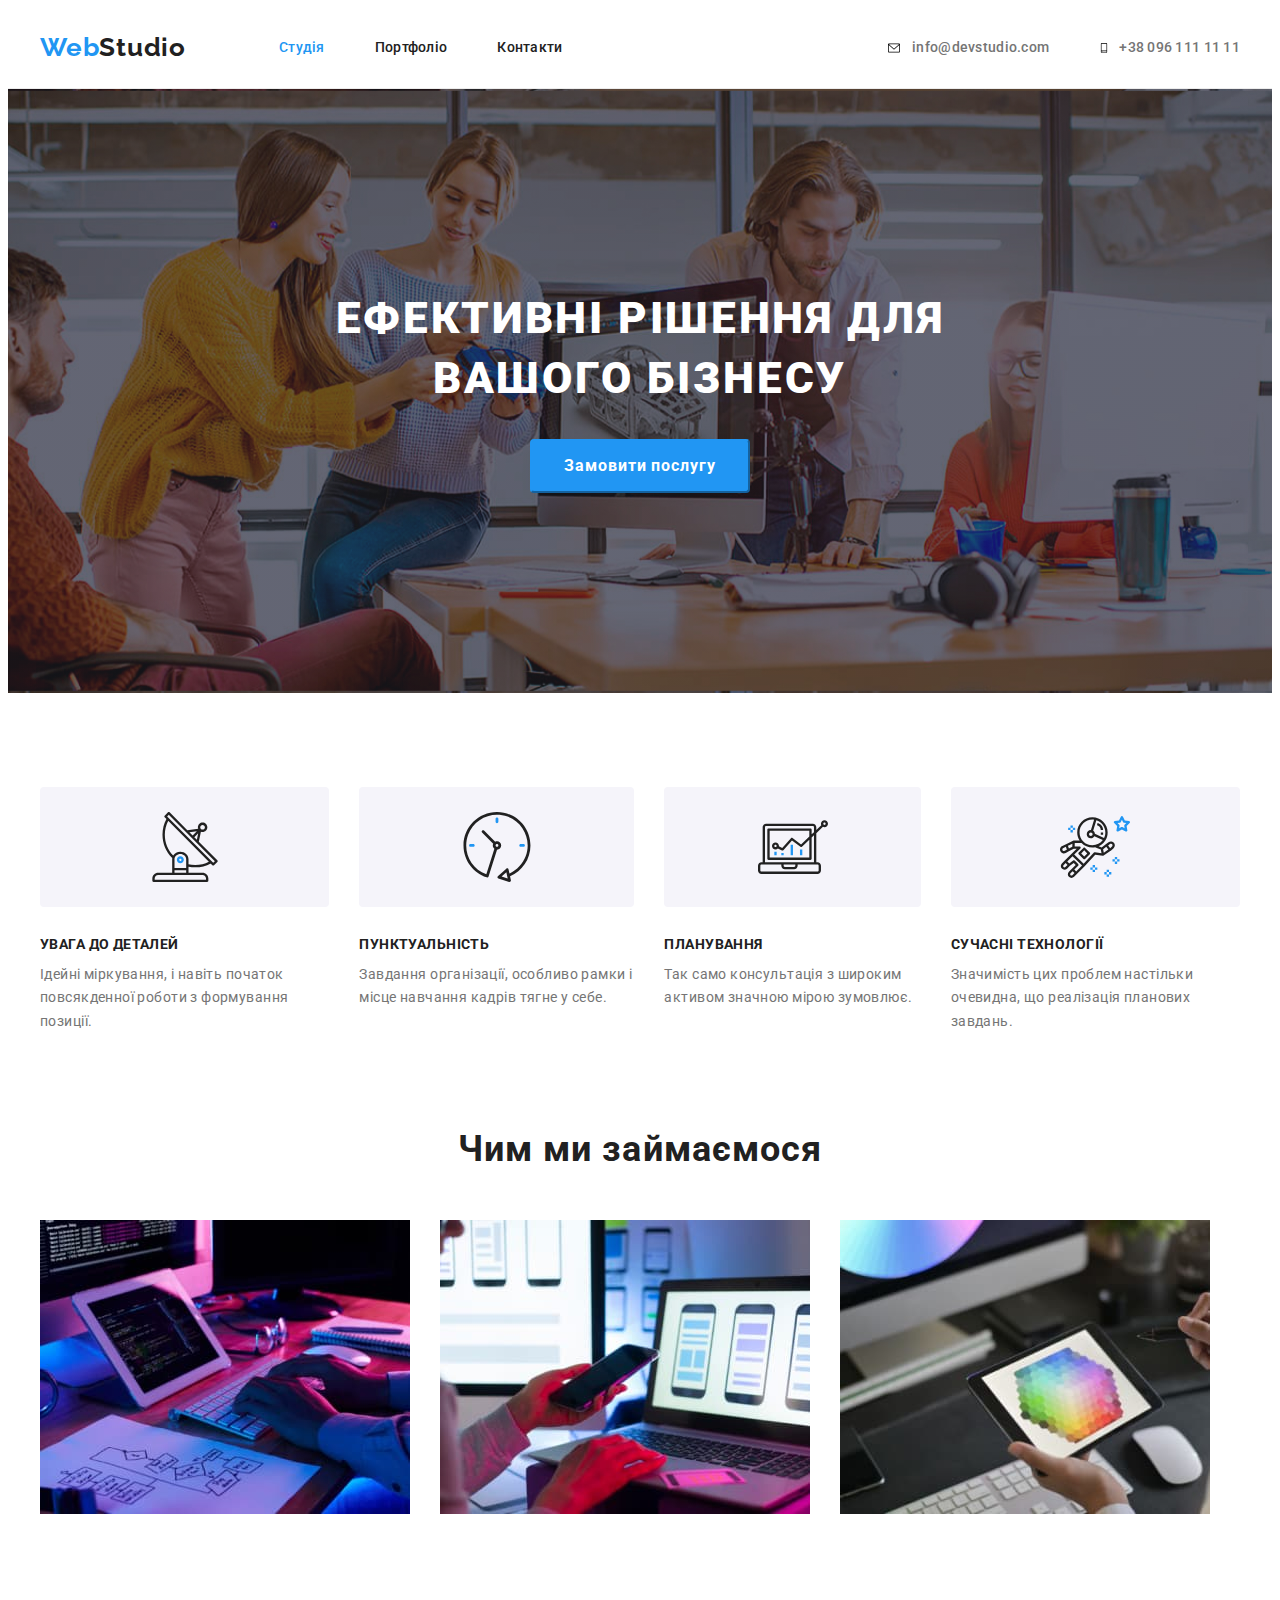
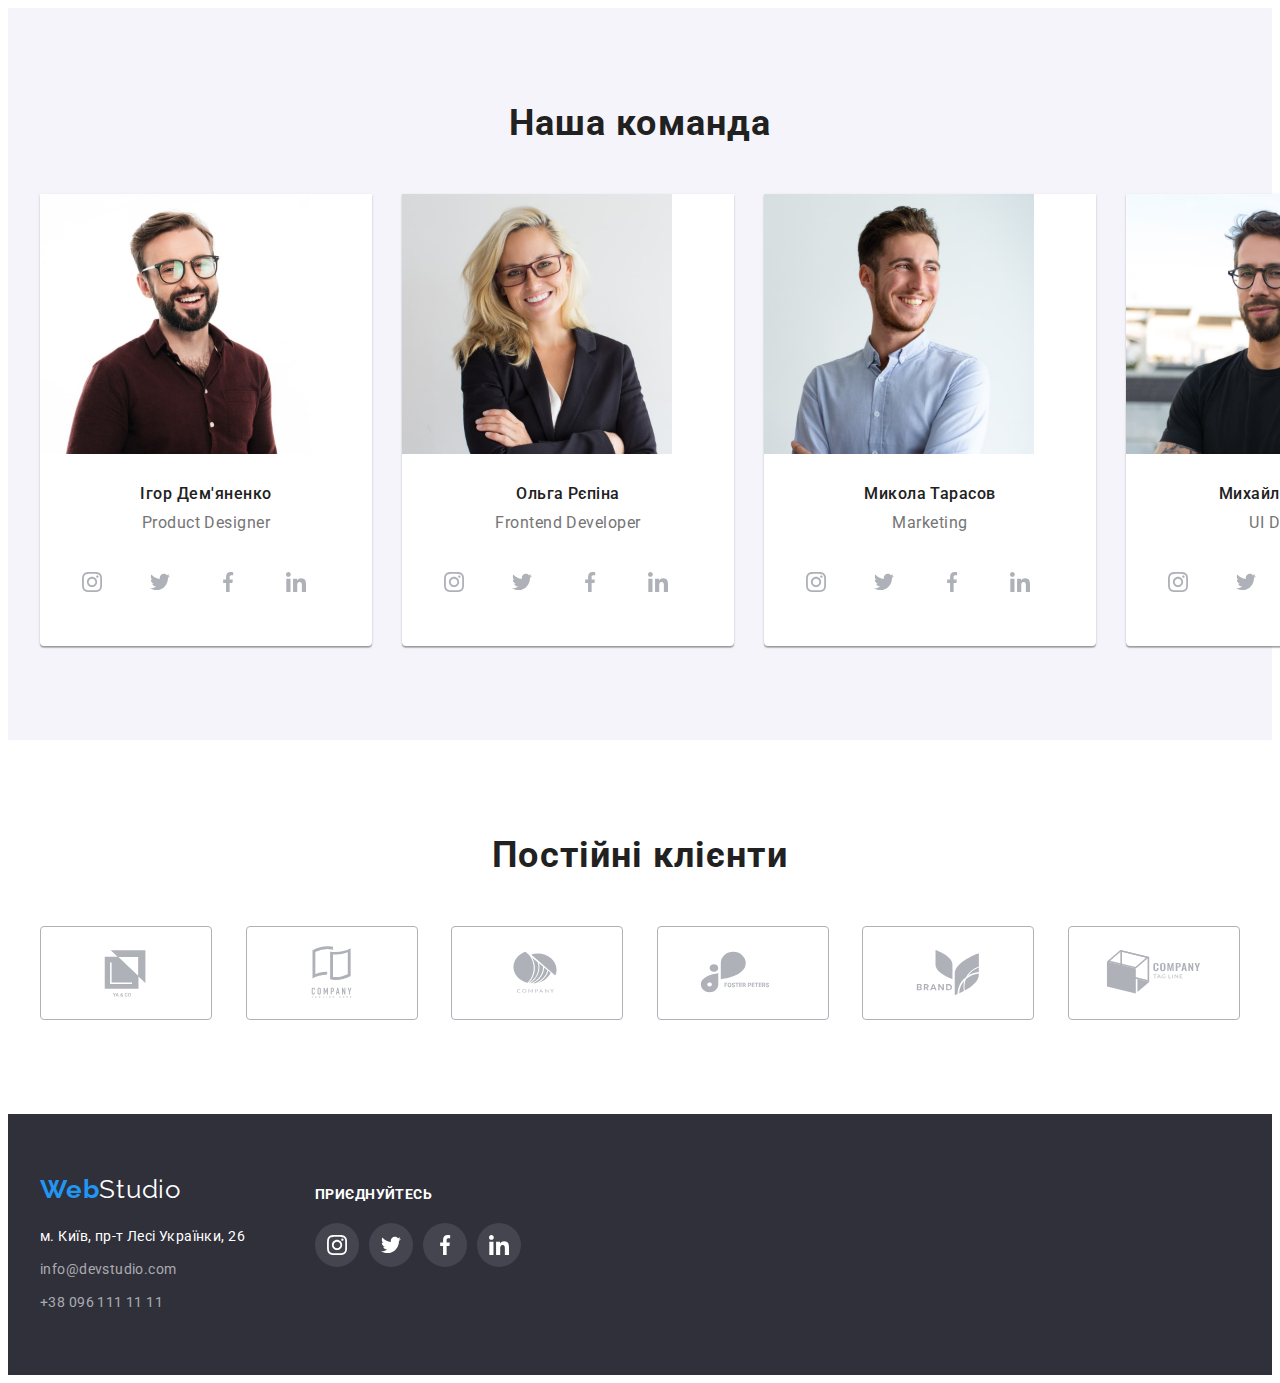
==== commit dbc5aa24: "fixed" ====
--- a/index.html
+++ b/index.html
@@ -30,7 +30,7 @@
       </nav>
       <ul class="header-address list">
         <li class="item">
-          <a class="address link" href="mailto:info@devstudio.com"><svg height="16" width="12">
+          <a class="address link" href="mailto:info@devstudio.com"><svg height="12" width="16">
               <use href="./images/symbol-defs.svg#icon-mail"></use>
             </svg>info@devstudio.com</a>
         </li>
@@ -289,42 +289,42 @@
           <li>
             <a class="link" href="#">
               <svg width="106" height="60">
-                <use href="./images/symbol-defs.svg#icon-client-logo1"></use>
-              </svg>
-            </a>
-          </li>
-          <li>
-            <a class="link" href="#">
-              <svg width="106" height="60">
-                <use href="./images/symbol-defs.svg#icon-client-logo2"></use>
-              </svg>
-            </a>
-          </li>
-          <li>
-            <a class="link" href="#">
-              <svg width="106" height="60">
-                <use href="./images/symbol-defs.svg#icon-client-logo3"></use>
-              </svg>
-            </a>
-          </li>
-          <li>
-            <a class="link" href="#">
-              <svg width="106" height="60">
-                <use href="./images/symbol-defs.svg#icon-client-logo4"></use>
-              </svg>
-            </a>
-          </li>
-          <li>
-            <a class="link" href="#">
-              <svg width="106" height="60">
-                <use href="./images/symbol-defs.svg#icon-client-logo5"></use>
-              </svg>
-            </a>
-          </li>
-          <li>
-            <a class="link" href="#">
-              <svg width="106" height="60">
-                <use href="./images/symbol-defs.svg#icon-client-logo6"></use>
+                <use href="./images/symbol-defs.svg#icon-client1"></use>
+              </svg>
+            </a>
+          </li>
+          <li>
+            <a class="link" href="#">
+              <svg width="106" height="60">
+                <use href="./images/symbol-defs.svg#icon-client2"></use>
+              </svg>
+            </a>
+          </li>
+          <li>
+            <a class="link" href="#">
+              <svg width="106" height="60">
+                <use href="./images/symbol-defs.svg#icon-client3"></use>
+              </svg>
+            </a>
+          </li>
+          <li>
+            <a class="link" href="#">
+              <svg width="106" height="60">
+                <use href="./images/symbol-defs.svg#icon-client4"></use>
+              </svg>
+            </a>
+          </li>
+          <li>
+            <a class="link" href="#">
+              <svg width="106" height="60">
+                <use href="./images/symbol-defs.svg#icon-client5"></use>
+              </svg>
+            </a>
+          </li>
+          <li>
+            <a class="link" href="#">
+              <svg width="106" height="60">
+                <use href="./images/symbol-defs.svg#icon-client6"></use>
               </svg>
             </a>
           </li>
--- a/css/styles.css
+++ b/css/styles.css
@@ -161,7 +161,7 @@
 /* Hero selection */
 .hero {
   text-align: center;
-  padding: 200px;
+  padding: 200px 0px;
   margin-left: auto;
   margin-right: auto;
   max-width: 1600px;
@@ -235,9 +235,14 @@
 }
 
 .features-icons {
+  display: flex;
+  align-items: center;
+  justify-content: center;
+  height: 120px;
+
   margin-bottom: 30px;
-  padding: 25px 100px;
   background-color: var(--tertiary-background-color);
+  border-radius: 4px;
 }
 
 .list-text {
@@ -318,7 +323,7 @@
 }
 
 .link-list .list:hover,
-link-list .list:focus {
+.link-list .list:focus {
   background-color: var(--accent-background-color);
   border-radius: 50%;
   fill: var(--white-color)
@@ -334,8 +339,10 @@
 
 .clients-list .link {
   display: flex;
-  align-items: center;
-  padding: 16px 32px;
+  width: 170px;
+  height: 92px;
+  align-items: center;
+  justify-content: center;
   border: 1px solid #AFB1B8;
   border-radius: 4px;
   fill: var(--icon-color);
@@ -489,7 +496,6 @@
 
 .portfolio-btn:hover,
 .portfolio-btn:focus {
-  padding: 6px 25px;
   font-size: 16px;
   line-height: 1.62;
   text-align: center;
@@ -502,6 +508,8 @@
   border-radius: 4px;
   box-shadow: 0px 3px 1px rgba(0, 0, 0, 0.1), 0px 1px 2px rgba(0, 0, 0, 0.08), 0px 2px 2px rgba(0, 0, 0, 0.12);
 }
+
+
 
 .portfolio-list {
   display: flex;
@@ -545,4 +553,5 @@
   font-size: 16px;
   line-height: 1.87;
   letter-spacing: 0.03em;
+  color: var(--secondary-text-color);
 }